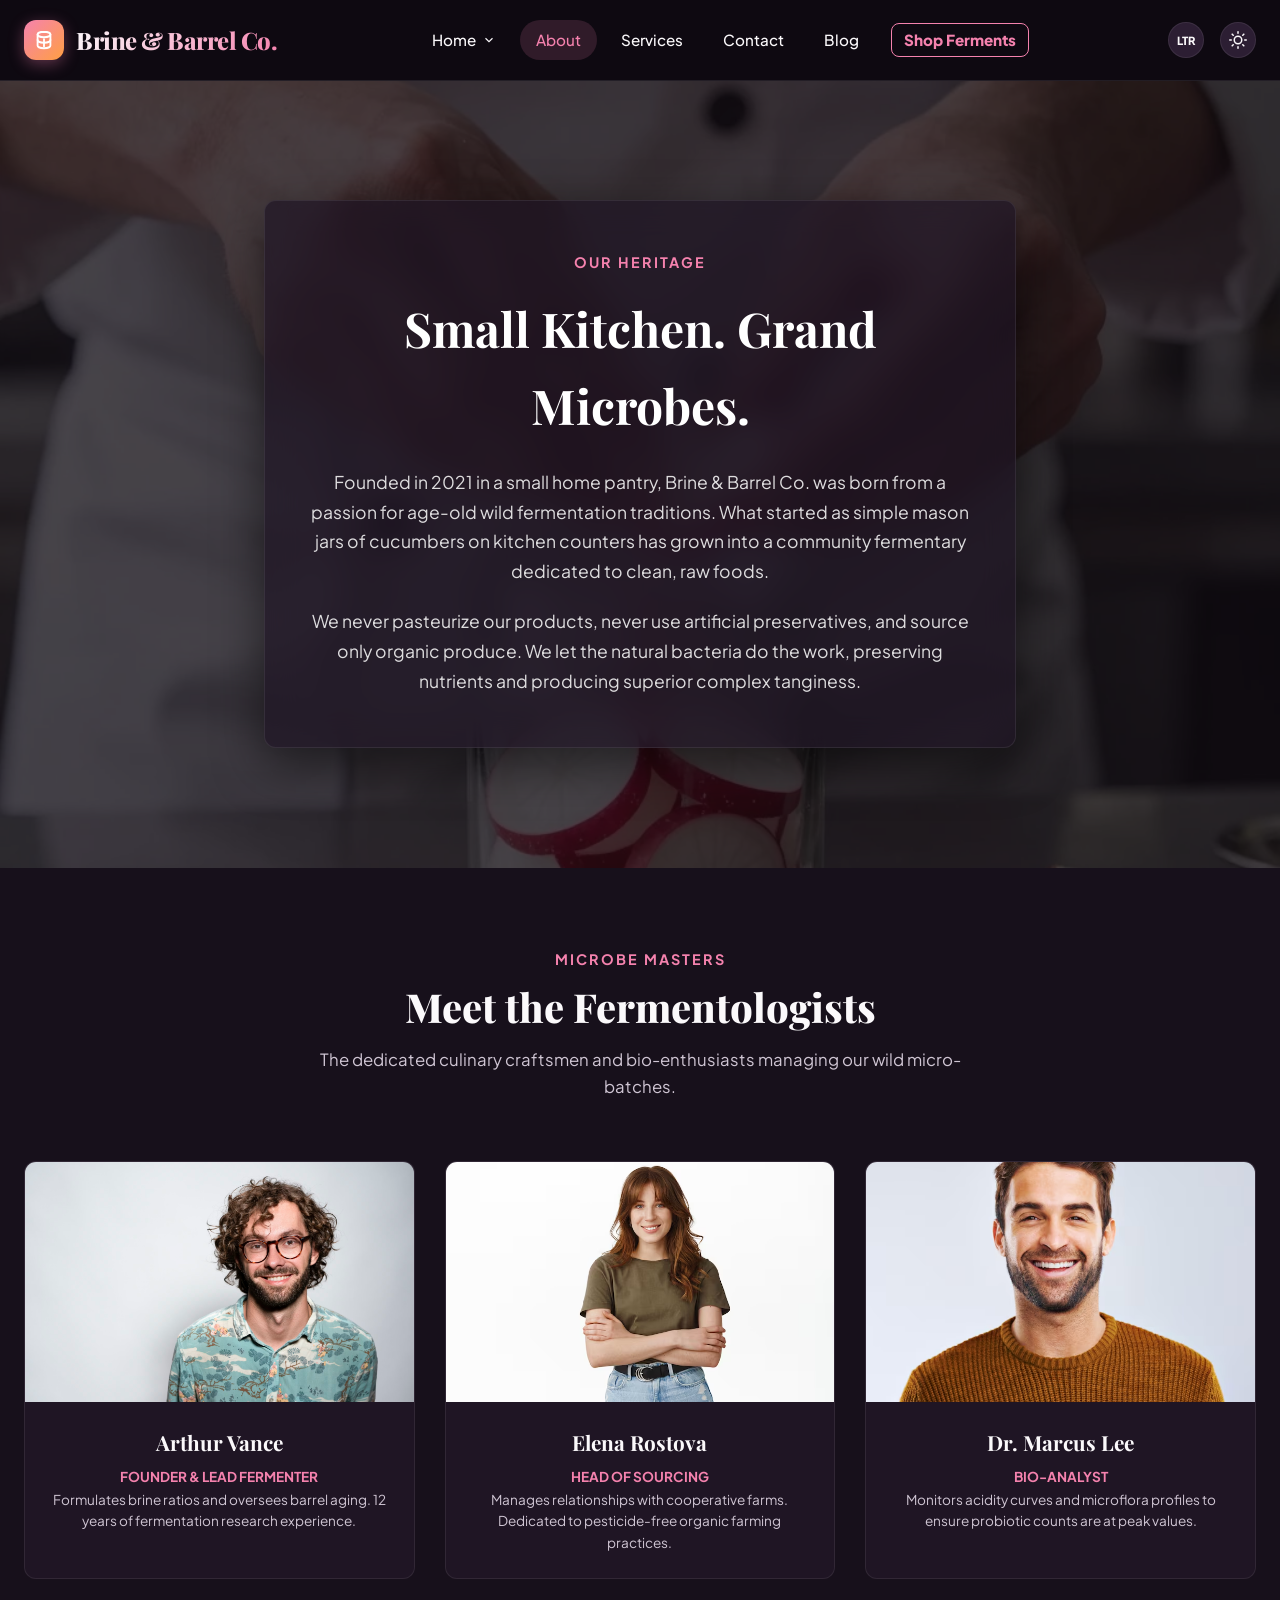
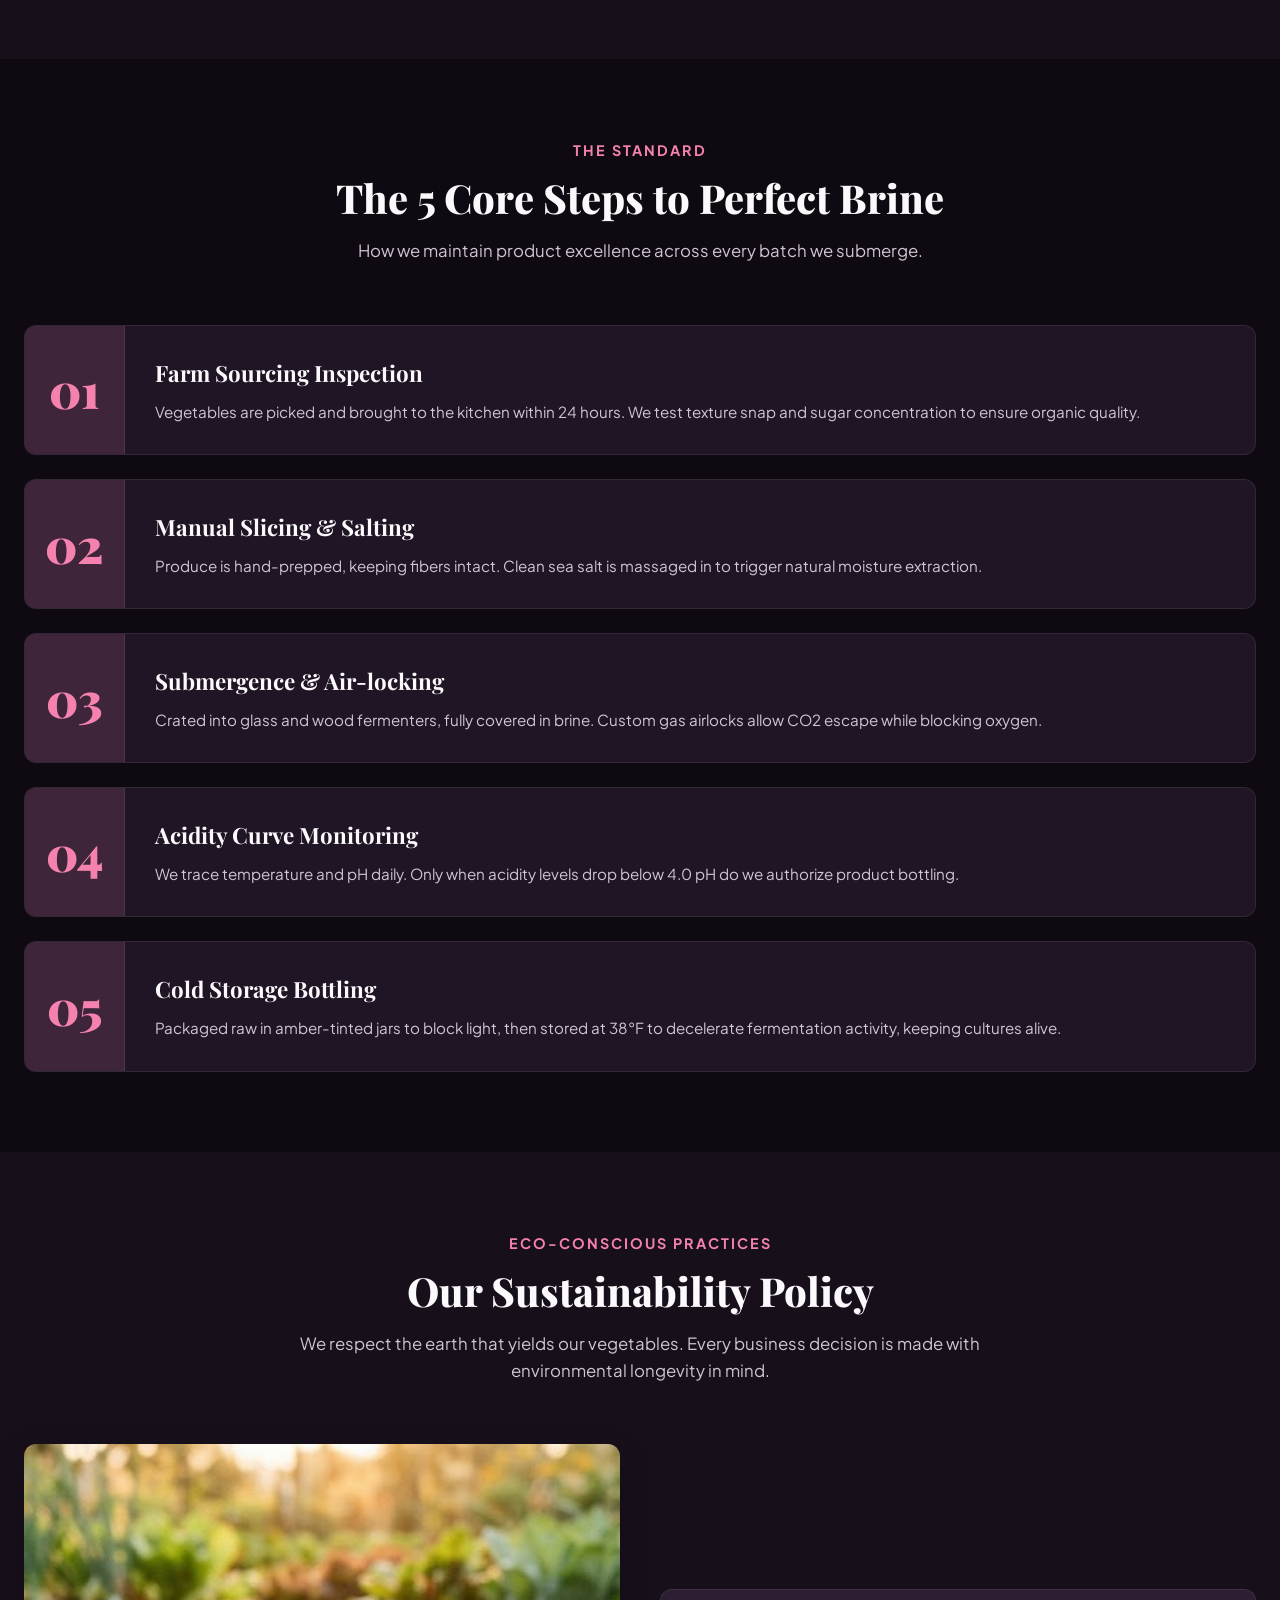
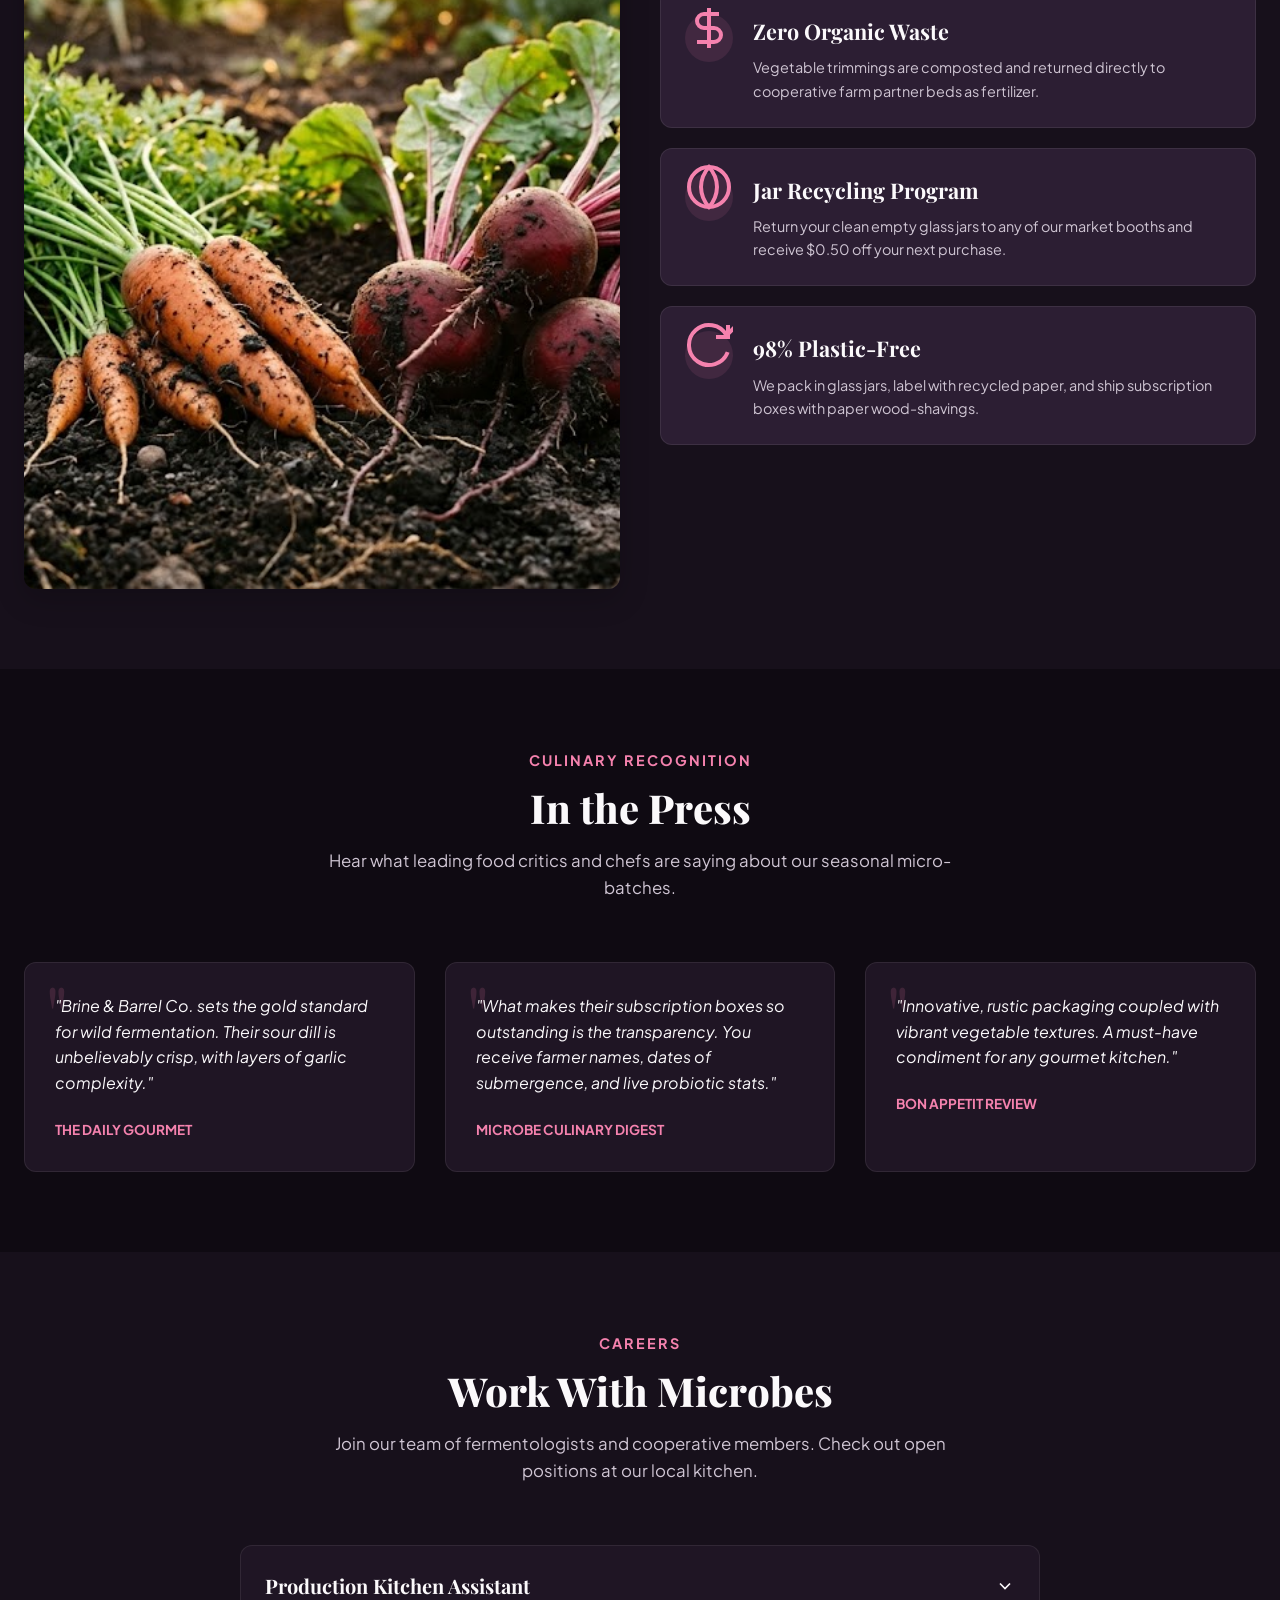
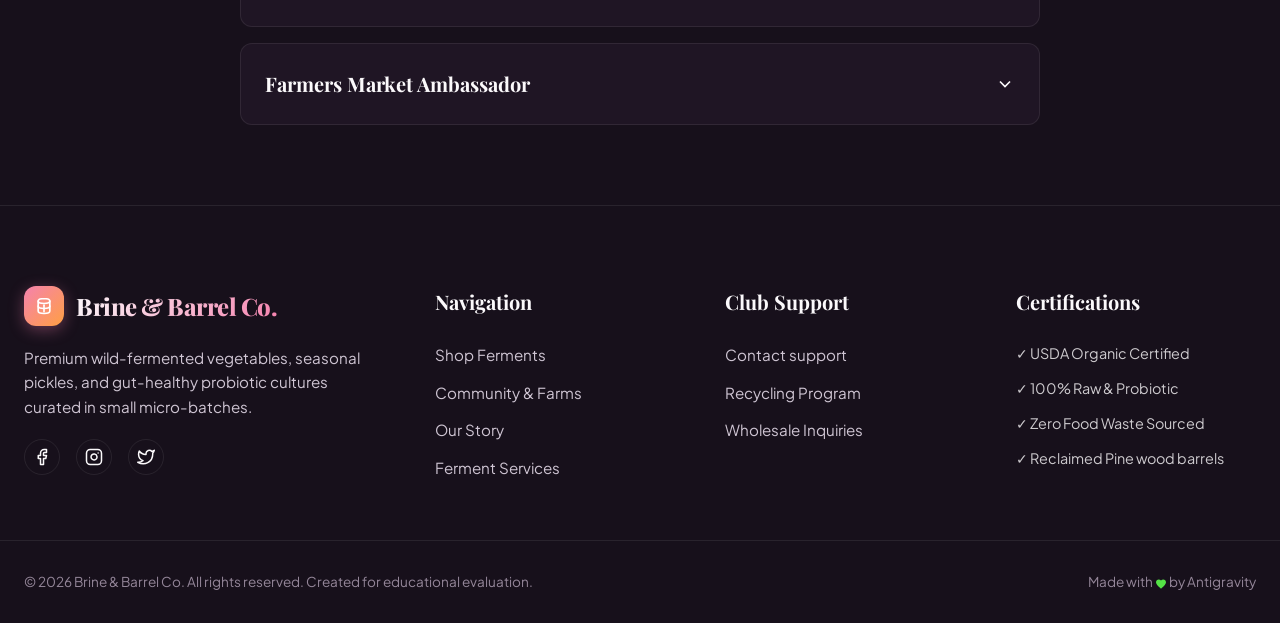
==== about.html @ 08799c58 "Split SPA into multi-page architecture, implement creative reuse of images, add new generated photos" ====
<!DOCTYPE html>
<html lang="en">

<head>
  <meta charset="UTF-8">
  <meta name="viewport" content="width=device-width, initial-scale=1.0">
  <title>Brine & Barrel Co. | Artisanal Ferments & Pickles</title>
  <meta name="description"
    content="Premium wild-fermented vegetables, seasonal pickles, monthly subscription boxes, and custom gift crates crafted with local organic ingredients.">
  <link rel="stylesheet" href="css/style.css">
  <link rel="icon" type="image/svg+xml"
    href="data:image/svg+xml,<svg xmlns='http://www.w3.org/2000/svg' viewBox='0 0 100 100'><rect width='100' height='100' rx='20' fill='%232c1a32'/><circle cx='50' cy='50' r='35' fill='%234caf50' opacity='0.15'/><path d='M38 22h24v8H38z' fill='%23d4af37'/><path d='M30 30h40v42a10 10 0 0 1-10 10H40a10 10 0 0 1-10-10V30z' fill='none' stroke='%234caf50' stroke-width='6'/><path d='M44 42v22M56 42v22' stroke='%234caf50' stroke-width='6' stroke-linecap='round'/></svg>">
</head>

<body>

  <!-- --- HEADER & NAVIGATION --- -->
  <header>
    <div class="container nav-container">
      <a href="index.html" class="logo">
        <div class="logo-icon">
          <svg width="22" height="22" viewBox="0 0 24 24" fill="none" stroke="currentColor" stroke-width="2"
            stroke-linecap="round" stroke-linejoin="round" style="display: block;">
            <path d="M12 3c-3.87 0-7 1.34-7 3s3.13 3 7 3 7-1.34 7-3-3.13-3-7-3z"></path>
            <path d="M5 6v12c0 1.66 3.13 3 7 3s7-1.34 7-3V6"></path>
            <path d="M5 12c0 1.66 3.13 3 7 3s7-1.34 7-3"></path>
            <path d="M12 11v8"></path>
          </svg>
        </div>
        <span>Brine & Barrel Co.</span>
      </a>

      <nav>
        <ul class="nav-menu">
          <li class="nav-item">
            <a href="index.html" class="nav-link">
              Home
              <svg viewBox="0 0 24 24" fill="none" stroke="currentColor" stroke-width="2">
                <polyline points="6 9 12 15 18 9"></polyline>
              </svg>
            </a>
            <div class="dropdown-menu">
              <a href="index.html" class="dropdown-item">Home 1</a>
              <a href="home2.html" class="dropdown-item">Home 2</a>
            </div>
          </li>
          <li class="nav-item active">
            <a href="about.html" class="nav-link">About</a>
          </li>
          <li class="nav-item">
            <a href="services.html" class="nav-link">Services</a>
          </li>
          <li class="nav-item">
            <a href="contact.html" class="nav-link">Contact</a>
          </li>
          <li class="nav-item">
            <a href="blog.html" class="nav-link">Blog</a>
          </li>
          
          <li class="nav-item">
            <a href="shop.html" class="nav-link" style="color: var(--primary); font-weight: 800; border: 1px solid var(--primary); border-radius: 8px; padding: 4px 12px; margin-left: 8px;">Shop Ferments</a>
          </li>


          <!-- Mobile-only controls block inside nav-menu -->
          <li class="mobile-only-controls-li">
            <div class="mobile-only-controls">
              <div
                style="display: flex; gap: 12px; margin-top: 15px; padding-top: 15px; border-top: 1px solid var(--border-color); width: 100%;">
                <!-- LTR/RTL Toggle -->
                <button class="dir-toggle-btn mobile-dir-toggle" aria-label="Toggle Layout Direction"
                  style="flex: 1; height: 44px; border-radius: 8px;">
                  <span class="dir-text">LTR</span>
                </button>

                <!-- Dark/Light theme toggle -->
                <button class="theme-toggle-btn mobile-theme-toggle" aria-label="Toggle Theme"
                  style="flex: 1; height: 44px; border-radius: 8px; justify-content: center;">
                  <!-- Sun icon -->
                  <svg class="sun-icon" viewBox="0 0 24 24" fill="none" stroke="currentColor" stroke-width="2"
                    stroke-linecap="round" stroke-linejoin="round" style="width: 20px; height: 20px;">
                    <circle cx="12" cy="12" r="5"></circle>
                    <line x1="12" y1="1" x2="12" y2="3"></line>
                    <line x1="12" y1="21" x2="12" y2="23"></line>
                    <line x1="4.22" y1="4.22" x2="5.64" y2="5.64"></line>
                    <line x1="18.36" y1="18.36" x2="19.78" y2="19.78"></line>
                    <line x1="1" y1="12" x2="3" y2="12"></line>
                    <line x1="21" y1="12" x2="23" y2="12"></line>
                    <line x1="4.22" y1="19.78" x2="5.64" y2="18.36"></line>
                    <line x1="18.36" y1="5.64" x2="19.78" y2="4.22"></line>
                  </svg>
                  <!-- Moon icon -->
                  <svg class="moon-icon" viewBox="0 0 24 24" fill="none" stroke="currentColor" stroke-width="2"
                    stroke-linecap="round" stroke-linejoin="round" style="width: 20px; height: 20px;">
                    <path d="M21 12.79A9 9 0 1 1 11.21 3 7 7 0 0 0 21 12.79z"></path>
                  </svg>
                </button>
              </div>

            </div>
          </li>
        </ul>
      </nav>

      <div class="nav-controls">
        <!-- LTR/RTL Toggle -->
        <button class="dir-toggle-btn" id="dir-toggle" aria-label="Toggle Layout Direction">
          <span class="dir-text">LTR</span>
        </button>

        <!-- Dark/Light theme toggle -->
        <button class="theme-toggle-btn" id="theme-toggle" aria-label="Toggle Theme">
          <!-- Sun icon -->
          <svg class="sun-icon" viewBox="0 0 24 24" fill="none" stroke="currentColor" stroke-width="2"
            stroke-linecap="round" stroke-linejoin="round">
            <circle cx="12" cy="12" r="5"></circle>
            <line x1="12" y1="1" x2="12" y2="3"></line>
            <line x1="12" y1="21" x2="12" y2="23"></line>
            <line x1="4.22" y1="4.22" x2="5.64" y2="5.64"></line>
            <line x1="18.36" y1="18.36" x2="19.78" y2="19.78"></line>
            <line x1="1" y1="12" x2="3" y2="12"></line>
            <line x1="21" y1="12" x2="23" y2="12"></line>
            <line x1="4.22" y1="19.78" x2="5.64" y2="18.36"></line>
            <line x1="18.36" y1="5.64" x2="19.78" y2="4.22"></line>
          </svg>
          <!-- Moon icon -->
          <svg class="moon-icon" viewBox="0 0 24 24" fill="none" stroke="currentColor" stroke-width="2"
            stroke-linecap="round" stroke-linejoin="round">
            <path d="M21 12.79A9 9 0 1 1 11.21 3 7 7 0 0 0 21 12.79z"></path>
          </svg>
        </button>



        <!-- Mobile Hamburger Menu Button -->
        <button class="hamburger-btn" id="hamburger-toggle" aria-label="Toggle Navigation Menu">
          <svg width="24" height="24" viewBox="0 0 24 24" fill="none" stroke="currentColor" stroke-width="2"
            stroke-linecap="round" stroke-linejoin="round" style="display: block;">
            <line x1="3" y1="12" x2="21" y2="12" class="line-mid"></line>
            <line x1="3" y1="6" x2="21" y2="6" class="line-top"></line>
            <line x1="3" y1="18" x2="21" y2="18" class="line-bot"></line>
          </svg>
        </button>
      </div>
    </div>
  </header>

  <!-- --- MAIN CONTENT VIEWS --- -->
  <main>
<div id="about-view" class="view-section active">

      <!-- Section 1: Heritage Hero -->
      <section id="abs1" class="about-hero-sec"
        style="background-image: url('Z12.webp'); background-size: cover; background-position: center; position: relative; padding: 120px 0;">
        <div class="about-hero-overlay"
          style="position: absolute; top:0; left:0; width:100%; height:100%; background: rgba(15, 10, 18, 0.75); z-index: 1;">
        </div>
        <div class="container"
          style="position: relative; z-index: 2; max-width: 800px; text-align: center; margin: 0 auto;">
          <div class="about-hero-content"
            style="background: rgba(31, 21, 36, 0.7); backdrop-filter: blur(16px); border: 1px solid rgba(255,255,255,0.08); padding: 50px 40px; border-radius: var(--border-radius); box-shadow: var(--shadow-lg);">
            <span class="section-subtitle"
              style="color: var(--primary); font-weight: 700; text-transform: uppercase; letter-spacing: 2px; margin-bottom: 16px; display: block;">Our
              Heritage</span>
            <h2 style="font-family: var(--font-heading); font-size: 3rem; margin-bottom: 24px; color: #fff;">Small
              Kitchen. Grand Microbes.</h2>
            <p style="color: rgba(255, 255, 255, 0.85); font-size: 1.1rem; line-height: 1.7; margin-bottom: 20px;">
              Founded in 2021 in a small home pantry, Brine & Barrel Co. was born from a passion for age-old wild
              fermentation traditions. What started as simple mason jars of cucumbers on kitchen counters has grown into
              a community fermentary dedicated to clean, raw foods.</p>
            <p style="color: rgba(255, 255, 255, 0.85); font-size: 1.1rem; line-height: 1.7; margin-bottom: 0;">We never
              pasteurize our products, never use artificial preservatives, and source only organic produce. We let the
              natural bacteria do the work, preserving nutrients and producing superior complex tanginess.</p>
          </div>
        </div>
      </section>

      <!-- Section 2: Meet the Team -->
      <section id="abs2">
        <div class="container">
          <div class="section-header">
            <span class="section-subtitle">Microbe Masters</span>
            <h2 class="section-title">Meet the Fermentologists</h2>
            <p class="section-desc">The dedicated culinary craftsmen and bio-enthusiasts managing our wild
              micro-batches.</p>
          </div>

          <div class="team-grid">
            <!-- Member 1 -->
            <div class="team-card">
              <div class="team-img-holder" style="height: 240px; overflow: hidden; position: relative;">
                <img src="m1.avif" alt="Arthur Vance"
                  style="width: 100%; height: 100%; object-fit: cover; display: block;">
              </div>
              <div class="team-meta">
                <h4 class="team-name">Arthur Vance</h4>
                <span class="team-role">Founder & Lead Fermenter</span>
                <p class="team-bio">Formulates brine ratios and oversees barrel aging. 12 years of fermentation research
                  experience.</p>
              </div>
            </div>

            <!-- Member 2 -->
            <div class="team-card">
              <div class="team-img-holder" style="height: 240px; overflow: hidden; position: relative;">
                <img src="f1.avif" alt="Elena Rostova"
                  style="width: 100%; height: 100%; object-fit: cover; display: block;">
              </div>
              <div class="team-meta">
                <h4 class="team-name">Elena Rostova</h4>
                <span class="team-role">Head of Sourcing</span>
                <p class="team-bio">Manages relationships with cooperative farms. Dedicated to pesticide-free organic
                  farming practices.</p>
              </div>
            </div>

            <!-- Member 3 -->
            <div class="team-card">
              <div class="team-img-holder" style="height: 240px; overflow: hidden; position: relative;">
                <img src="m2.avif" alt="Dr. Marcus Lee"
                  style="width: 100%; height: 100%; object-fit: cover; display: block;">
              </div>
              <div class="team-meta">
                <h4 class="team-name">Dr. Marcus Lee</h4>
                <span class="team-role">Bio-Analyst</span>
                <p class="team-bio">Monitors acidity curves and microflora profiles to ensure probiotic counts are at
                  peak values.</p>
              </div>
            </div>
          </div>
        </div>
      </section>

      <!-- Section 3: Our 5 Core Steps -->
      <section id="abs3">
        <div class="container">
          <div class="section-header">
            <span class="section-subtitle">The Standard</span>
            <h2 class="section-title">The 5 Core Steps to Perfect Brine</h2>
            <p class="section-desc">How we maintain product excellence across every batch we submerge.</p>
          </div>

          <div class="steps-layout">
            <div class="step-row">
              <div class="step-num">01</div>
              <div class="step-details">
                <h4>Farm Sourcing Inspection</h4>
                <p>Vegetables are picked and brought to the kitchen within 24 hours. We test texture snap and sugar
                  concentration to ensure organic quality.</p>
              </div>
            </div>

            <div class="step-row">
              <div class="step-num">02</div>
              <div class="step-details">
                <h4>Manual Slicing & Salting</h4>
                <p>Produce is hand-prepped, keeping fibers intact. Clean sea salt is massaged in to trigger natural
                  moisture extraction.</p>
              </div>
            </div>

            <div class="step-row">
              <div class="step-num">03</div>
              <div class="step-details">
                <h4>Submergence & Air-locking</h4>
                <p>Crated into glass and wood fermenters, fully covered in brine. Custom gas airlocks allow CO2 escape
                  while blocking oxygen.</p>
              </div>
            </div>

            <div class="step-row">
              <div class="step-num">04</div>
              <div class="step-details">
                <h4>Acidity Curve Monitoring</h4>
                <p>We trace temperature and pH daily. Only when acidity levels drop below 4.0 pH do we authorize product
                  bottling.</p>
              </div>
            </div>

            <div class="step-row">
              <div class="step-num">05</div>
              <div class="step-details">
                <h4>Cold Storage Bottling</h4>
                <p>Packaged raw in amber-tinted jars to block light, then stored at 38°F to decelerate fermentation
                  activity, keeping cultures alive.</p>
              </div>
            </div>
          </div>
        </div>
      </section>

      <!-- Section 4: Sustainability Standards -->
      <section id="abs4">
        <div class="container">
          <div class="section-header">
            <span class="section-subtitle">Eco-conscious practices</span>
            <h2 class="section-title">Our Sustainability Policy</h2>
            <p class="section-desc">We respect the earth that yields our vegetables. Every business decision is made
              with environmental longevity in mind.</p>
          </div>

          <div style="display: grid; grid-template-columns: repeat(auto-fit, minmax(300px, 1fr)); gap: 40px; align-items: center; margin-top: 40px;">
            <div style="border-radius: var(--border-radius); overflow: hidden; box-shadow: 0 10px 30px rgba(0,0,0,0.2);">
              <img src="new_about_sustain.jpeg" alt="Sustainability Practices" style="width: 100%; display: block; aspect-ratio: 4/5; object-fit: cover;">
            </div>
            
            <div style="display: flex; flex-direction: column; gap: 20px;">
              <div class="sustain-card" style="text-align: left; display: flex; gap: 20px; align-items: flex-start; padding: 24px; background: var(--surface-secondary);">
                <div style="width: 48px; height: 48px; border-radius: 50%; background: rgba(var(--primary-rgb), 0.1); color: var(--primary); display: flex; align-items: center; justify-content: center; flex-shrink: 0;"><svg width="24" height="24" viewBox="0 0 24 24" fill="none" stroke="currentColor" stroke-width="2"><path d="M12 2v20M17 5H9.5a3.5 3.5 0 0 0 0 7h5a3.5 3.5 0 0 1 0 7H6"></path></svg></div>
                <div>
                  <h4 style="margin-bottom: 8px;">Zero Organic Waste</h4>
                  <p style="margin: 0;">Vegetable trimmings are composted and returned directly to cooperative farm partner beds as fertilizer.</p>
                </div>
              </div>

              <div class="sustain-card" style="text-align: left; display: flex; gap: 20px; align-items: flex-start; padding: 24px; background: var(--surface-secondary);">
                <div style="width: 48px; height: 48px; border-radius: 50%; background: rgba(var(--primary-rgb), 0.1); color: var(--primary); display: flex; align-items: center; justify-content: center; flex-shrink: 0;"><svg width="24" height="24" viewBox="0 0 24 24" fill="none" stroke="currentColor" stroke-width="2"><circle cx="12" cy="12" r="10"></circle><path d="M12 2a15.3 15.3 0 0 1 4 10 15.3 15.3 0 0 1-4 10 15.3 15.3 0 0 1-4-10 15.3 15.3 0 0 1 4-10z"></path></svg></div>
                <div>
                  <h4 style="margin-bottom: 8px;">Jar Recycling Program</h4>
                  <p style="margin: 0;">Return your clean empty glass jars to any of our market booths and receive $0.50 off your next purchase.</p>
                </div>
              </div>

              <div class="sustain-card" style="text-align: left; display: flex; gap: 20px; align-items: flex-start; padding: 24px; background: var(--surface-secondary);">
                <div style="width: 48px; height: 48px; border-radius: 50%; background: rgba(var(--primary-rgb), 0.1); color: var(--primary); display: flex; align-items: center; justify-content: center; flex-shrink: 0;"><svg width="24" height="24" viewBox="0 0 24 24" fill="none" stroke="currentColor" stroke-width="2"><path d="M21.5 2v6h-6M21.34 15.57a10 10 0 1 1-.57-8.38l5.67-5.67"></path></svg></div>
                <div>
                  <h4 style="margin-bottom: 8px;">98% Plastic-Free</h4>
                  <p style="margin: 0;">We pack in glass jars, label with recycled paper, and ship subscription boxes with paper wood-shavings.</p>
                </div>
              </div>
            </div>
          </div>
        </div>
      </section>

      <!-- Section 5: Press Mentions -->
      <section id="abs5">
        <div class="container">
          <div class="section-header">
            <span class="section-subtitle">Culinary recognition</span>
            <h2 class="section-title">In the Press</h2>
            <p class="section-desc">Hear what leading food critics and chefs are saying about our seasonal
              micro-batches.</p>
          </div>

          <div class="press-grid">
            <div class="press-quote-card">
              <p class="press-quote">"Brine & Barrel Co. sets the gold standard for wild fermentation. Their sour dill
                is unbelievably crisp, with layers of garlic complexity."</p>
              <span class="press-source">The Daily Gourmet</span>
            </div>

            <div class="press-quote-card">
              <p class="press-quote">"What makes their subscription boxes so outstanding is the transparency. You
                receive farmer names, dates of submergence, and live probiotic stats."</p>
              <span class="press-source">Microbe Culinary Digest</span>
            </div>

            <div class="press-quote-card">
              <p class="press-quote">"Innovative, rustic packaging coupled with vibrant vegetable textures. A must-have
                condiment for any gourmet kitchen."</p>
              <span class="press-source">Bon Appetit Review</span>
            </div>
          </div>
        </div>
      </section>

      <!-- Section 6: Join Our Team -->
      <section id="abs6">
        <div class="container">
          <div class="section-header">
            <span class="section-subtitle">Careers</span>
            <h2 class="section-title">Work With Microbes</h2>
            <p class="section-desc">Join our team of fermentologists and cooperative members. Check out open positions
              at our local kitchen.</p>
          </div>

          <div class="careers-list">
            <div class="career-item">
              <div class="career-header">
                <h4>Production Kitchen Assistant</h4>
                <svg viewBox="0 0 24 24" fill="none" stroke="currentColor" stroke-width="2">
                  <polyline points="6 9 12 15 18 9"></polyline>
                </svg>
              </div>
              <div class="career-body">
                <p style="margin-bottom: 12px;">We are looking for a detailed assistant to help with vegetable prep,
                  slicing, sanitizing, and bottling lines. Knowledge of kitchen safety and food handling required.</p>
                <span style="font-weight: 700; color: var(--primary); font-size: 0.85rem;">Part-Time / $18-$20 per
                  Hour</span>
              </div>
            </div>

            <div class="career-item">
              <div class="career-header">
                <h4>Farmers Market Ambassador</h4>
                <svg viewBox="0 0 24 24" fill="none" stroke="currentColor" stroke-width="2">
                  <polyline points="6 9 12 15 18 9"></polyline>
                </svg>
              </div>
              <div class="career-body">
                <p style="margin-bottom: 12px;">Represent Brine & Barrel Co. at local market stalls. Responsibilities
                  include customer tastings, order transactions, and packaging jar returns. Strong social skills and
                  transportation required.</p>
                <span style="font-weight: 700; color: var(--primary); font-size: 0.85rem;">Weekend Shift / Commission +
                  Base hourly</span>
              </div>
            </div>
          </div>
        </div>
      </section>

    </div>

    <!-- ==================== SERVICES VIEW ==================== -->
</main>

  <!-- --- TOAST CONTAINER (For alert overlays) --- -->
  <div class="toast-container" id="toast-container"></div>



  <!-- --- FOOTER --- -->
  <footer>
    <div class="container footer-grid">
      <div class="footer-col">
        <div class="logo" style="margin-bottom: 20px;">
          <div class="logo-icon">
            <svg width="20" height="20" viewBox="0 0 24 24" fill="none" stroke="currentColor" stroke-width="2"
              stroke-linecap="round" stroke-linejoin="round" style="display: block;">
              <path d="M12 3c-3.87 0-7 1.34-7 3s3.13 3 7 3 7-1.34 7-3-3.13-3-7-3z"></path>
              <path d="M5 6v12c0 1.66 3.13 3 7 3s7-1.34 7-3V6"></path>
              <path d="M5 12c0 1.66 3.13 3 7 3s7-1.34 7-3"></path>
              <path d="M12 11v8"></path>
            </svg>
          </div>
          <span>Brine & Barrel Co.</span>
        </div>
        <p>Premium wild-fermented vegetables, seasonal pickles, and gut-healthy probiotic cultures curated in small
          micro-batches.</p>
        <div class="social-links">
          <a href="#" class="social-link" aria-label="Facebook">
            <svg width="18" height="18" viewBox="0 0 24 24" fill="none" stroke="currentColor" stroke-width="2"
              stroke-linecap="round" stroke-linejoin="round" style="display: block;">
              <path d="M18 2h-3a5 5 0 0 0-5 5v3H7v4h3v8h4v-8h3l1-4h-4V7a1 1 0 0 1 1-1h3z"></path>
            </svg>
          </a>
          <a href="#" class="social-link" aria-label="Instagram">
            <svg width="18" height="18" viewBox="0 0 24 24" fill="none" stroke="currentColor" stroke-width="2"
              stroke-linecap="round" stroke-linejoin="round" style="display: block;">
              <rect x="2" y="2" width="20" height="20" rx="5" ry="5"></rect>
              <path d="M16 11.37A4 4 0 1 1 12.63 8 4 4 0 0 1 16 11.37z"></path>
              <line x1="17.5" y1="6.5" x2="17.51" y2="6.5"></line>
            </svg>
          </a>
          <a href="#" class="social-link" aria-label="Twitter">
            <svg width="18" height="18" viewBox="0 0 24 24" fill="none" stroke="currentColor" stroke-width="2"
              stroke-linecap="round" stroke-linejoin="round" style="display: block;">
              <path
                d="M23 3a10.9 10.9 0 0 1-3.14 1.53 4.48 4.48 0 0 0-7.86 3v1A10.66 10.66 0 0 1 3 4s-4 9 5 13a11.64 11.64 0 0 1-7 2c9 5 20 0 20-11.5a4.5 4.5 0 0 0-.08-.83A7.72 7.72 0 0 0 23 3z">
              </path>
            </svg>
          </a>
        </div>
      </div>

      <div class="footer-col">
        <h4>Navigation</h4>
        <ul class="footer-links">
          <li><a href="index.html">Shop Ferments</a></li>
          <li><a href="home2.html">Community & Farms</a></li>
          <li><a href="about.html">Our Story</a></li>
          <li><a href="services.html">Ferment Services</a></li>
        </ul>
      </div>

      <div class="footer-col">
        <h4>Club Support</h4>
        <ul class="footer-links">
          <li><a href="contact.html">Contact support</a></li>
          <li><a href="contact.html">Recycling Program</a></li>
          <li><a href="contact.html">Wholesale Inquiries</a></li>
        </ul>
      </div>

      <div class="footer-col">
        <h4>Certifications</h4>
        <ul class="footer-links" style="opacity: 0.8; font-size: 0.9rem;">
          <li>✓ USDA Organic Certified</li>
          <li>✓ 100% Raw & Probiotic</li>
          <li>✓ Zero Food Waste Sourced</li>
          <li>✓ Reclaimed Pine wood barrels</li>
        </ul>
      </div>
    </div>

    <div class="container footer-bottom">
      <span>&copy; 2026 Brine & Barrel Co. All rights reserved. Created for educational evaluation.</span>
      <span>Made with <svg width="12" height="12" viewBox="0 0 24 24" fill="currentColor" stroke="none"
          style="display: inline-block; vertical-align: middle; color: var(--success);">
          <path
            d="M12 21.35l-1.45-1.32C5.4 15.36 2 12.28 2 8.5 2 5.42 4.42 3 7.5 3c1.74 0 3.41.81 4.5 2.09C13.09 3.81 14.76 3 16.5 3 19.58 3 22 5.42 22 8.5c0 3.78-3.4 6.86-8.55 11.54L12 21.35z">
          </path>
        </svg> by Antigravity</span>
    </div>
  </footer>

  <script src="js/script.js"></script>
</body>

</html>
---- css/style.css ----
@import url('https://fonts.googleapis.com/css2?family=Playfair+Display:ital,wght@0,400..900;1,400..900&family=Plus+Jakarta+Sans:ital,wght@0,200..800;1,200..800&display=swap');

/* --- DESIGN SYSTEM & CSS VARIABLES --- */
:root {
  --font-heading: 'Playfair Display', Georgia, serif;
  --font-body: 'Plus Jakarta Sans', 'Inter', sans-serif;
  
  /* Dark Theme Palette (Default for wow factor - Plum & Apricot) */
  --bg-primary: #0f0a12;
  --bg-secondary: #17101b;
  --surface-primary: #1f1524;
  --surface-secondary: #2c1e33;
  --surface-tertiary: #3a2842;
  --border-color: rgba(255, 255, 255, 0.08);
  --border-hover: rgba(255, 255, 255, 0.15);
  
  --primary: #f582ae;
  --primary-hover: #f15c92;
  --primary-rgb: 245, 130, 174;
  --primary-light: rgba(245, 130, 174, 0.15);
  
  --secondary: #ff9f43;
  --secondary-hover: #ff7f24;
  --secondary-rgb: 255, 159, 67;
  --secondary-light: rgba(255, 159, 67, 0.15);
  --header-bg: rgba(15, 10, 18, 0.85);

  --danger: #ff5252;
  --success: #54e346;
  --warning: #ffb74d;
  
  --text-primary: #fbf9fb;
  --text-secondary: #cfc5d3;
  --text-muted: #948699;
  
  --shadow-sm: 0 4px 12px rgba(0, 0, 0, 0.3);
  --shadow-md: 0 8px 24px rgba(0, 0, 0, 0.4);
  --shadow-lg: 0 16px 48px rgba(0, 0, 0, 0.5);
  
  --card-blur: blur(12px);
  --header-blur: blur(24px);
  --transition: all 0.3s cubic-bezier(0.4, 0, 0.2, 1);
  --border-radius: 12px;
}

body.light-theme {
  /* Light Theme Palette - Rich Plum & Deep Orange */
  --bg-primary: #fbf9fb;
  --bg-secondary: #f4ecf5;
  --surface-primary: #ffffff;
  --surface-secondary: #e8dbe9;
  --surface-tertiary: #dbcae0;
  --border-color: rgba(0, 0, 0, 0.08);
  --border-hover: rgba(0, 0, 0, 0.15);
  
  --primary: #9b224e;
  --primary-hover: #7b1238;
  --primary-rgb: 155, 34, 78;
  --primary-light: rgba(155, 34, 78, 0.1);
  
  --secondary: #d35400;
  --secondary-hover: #a04000;
  --secondary-rgb: 211, 84, 0;
  --secondary-light: rgba(211, 84, 0, 0.1);
  --header-bg: rgba(251, 249, 251, 0.85);

  --danger: #c0392b;
  --success: #27ae60;
  --warning: #e67e22;
  
  --text-primary: #27142b;
  --text-secondary: #66506a;
  --text-muted: #937d97;
  
  --shadow-sm: 0 4px 12px rgba(0, 0, 0, 0.05);
  --shadow-md: 0 8px 24px rgba(0, 0, 0, 0.08);
  --shadow-lg: 0 16px 48px rgba(0, 0, 0, 0.12);
  
  --border-radius: 12px;
}

/* --- RESET & LAYOUT BASE --- */
* {
  margin: 0;
  padding: 0;
  box-sizing: border-box;
}

html {
  scroll-behavior: smooth;
  font-size: 16px;
  overflow-x: hidden;
}

body {
  font-family: var(--font-body);
  background-color: var(--bg-primary);
  color: var(--text-primary);
  line-height: 1.6;
  overflow-x: hidden;
  transition: background-color 0.4s ease, color 0.4s ease;
}

a {
  color: inherit;
  text-decoration: none;
  transition: var(--transition);
}

button, input, select, textarea {
  font-family: inherit;
  font-size: inherit;
  color: inherit;
  background: none;
  border: none;
  outline: none;
}

img {
  max-width: 100%;
  height: auto;
  display: block;
}

.container {
  max-width: 1280px;
  margin: 0 auto;
  padding: 0 24px;
}

/* --- HEADER / NAVIGATION --- */
header {
  position: fixed;
  top: 0;
  left: 0;
  width: 100%;
  z-index: 1000;
  background-color: var(--header-bg);
  backdrop-filter: var(--header-blur);
  -webkit-backdrop-filter: var(--header-blur);
  border-bottom: 1px solid var(--border-color);
  transition: var(--transition);
}

header.scrolled {
  box-shadow: var(--shadow-md);
  padding: 10px 0;
}

.nav-container {
  display: flex;
  align-items: center;
  justify-content: space-between;
  height: 80px;
  transition: var(--transition);
}

header.scrolled .nav-container {
  height: 64px;
}

/* Logo */
.logo {
  display: flex;
  align-items: center;
  gap: 12px;
  font-family: var(--font-heading);
  font-size: 1.5rem;
  font-weight: 800;
  color: var(--text-primary);
  text-decoration: none;
  letter-spacing: -0.02em;
  transition: var(--transition);
}

.logo:hover {
  opacity: 0.9;
}

.logo span {
  background: linear-gradient(120deg, var(--text-primary) 0%, var(--primary) 100%);
  -webkit-background-clip: text;
  -webkit-text-fill-color: transparent;
  background-clip: text;
}

.logo-icon {
  width: 40px;
  height: 40px;
  background: linear-gradient(135deg, var(--primary), var(--secondary));
  color: #fff;
  border-radius: 12px;
  display: flex;
  align-items: center;
  justify-content: center;
  font-size: 1.25rem;
  box-shadow: 0 4px 15px rgba(var(--primary-rgb), 0.35);
  transition: var(--transition);
}

.logo:hover .logo-icon {
  transform: translateY(-2px) rotate(-5deg);
  box-shadow: 0 6px 20px rgba(var(--primary-rgb), 0.5);
}

/* Nav Menu */
.nav-menu {
  display: flex;
  align-items: center;
  gap: 8px;
  list-style: none;
}

.nav-item {
  position: relative;
}

.nav-link {
  display: flex;
  align-items: center;
  gap: 6px;
  padding: 8px 16px;
  border-radius: 20px;
  font-weight: 500;
  font-size: 0.95rem;
  cursor: pointer;
}

.nav-link:hover, .nav-item.active .nav-link {
  color: var(--primary);
  background-color: var(--primary-light);
}

.nav-link svg {
  width: 14px;
  height: 14px;
  transition: transform 0.3s ease;
}

.nav-item:hover .nav-link svg {
  transform: rotate(180deg);
}

/* Dropdown Menu */
.dropdown-menu {
  position: absolute;
  top: 100%;
  left: 50%;
  transform: translateX(-50%) translateY(10px);
  width: 200px;
  background-color: var(--surface-primary);
  border: 1px solid var(--border-color);
  border-radius: var(--border-radius);
  box-shadow: var(--shadow-lg);
  padding: 8px;
  opacity: 0;
  pointer-events: none;
  transition: all 0.3s cubic-bezier(0.4, 0, 0.2, 1);
  z-index: 10;
}

.nav-item:hover .dropdown-menu {
  opacity: 1;
  pointer-events: auto;
  transform: translateX(-50%) translateY(0);
}

.dropdown-item {
  padding: 10px 16px;
  border-radius: 8px;
  font-size: 0.9rem;
  font-weight: 500;
  cursor: pointer;
  display: block;
}

.dropdown-item:hover {
  background-color: var(--surface-secondary);
  color: var(--primary);
}

/* Controls (Right Side) */
.nav-controls {
  display: flex;
  align-items: center;
  gap: 16px;
}

/* LTR/RTL Toggle */
.dir-toggle-btn {
  width: 36px;
  height: 36px;
  border-radius: 50%;
  border: 1px solid var(--border-color);
  background-color: var(--surface-secondary);
  display: flex;
  align-items: center;
  justify-content: center;
  cursor: pointer;
  color: var(--text-primary);
  font-size: 0.7rem;
  font-weight: 800;
  transition: var(--transition);
  user-select: none;
}

.dir-toggle-btn:hover {
  background-color: var(--surface-tertiary);
  border-color: var(--border-hover);
}

.dir-text {
  display: inline-block;
  text-align: center;
}

/* Theme Toggle */
.theme-toggle-btn {
  width: 36px;
  height: 36px;
  border-radius: 50%;
  border: 1px solid var(--border-color);
  background-color: var(--surface-secondary);
  display: flex;
  align-items: center;
  justify-content: center;
  cursor: pointer;
  color: var(--text-primary);
  transition: var(--transition);
}

.theme-toggle-btn:hover {
  background-color: var(--surface-tertiary);
  border-color: var(--border-hover);
}

.theme-toggle-btn svg {
  width: 18px;
  height: 18px;
}

.theme-toggle-btn .sun-icon {
  display: block;
}

.theme-toggle-btn .moon-icon {
  display: none;
}

body.light-theme .theme-toggle-btn .sun-icon {
  display: none;
}

body.light-theme .theme-toggle-btn .moon-icon {
  display: block;
}

/* Login Button */
.btn-login {
  background-color: var(--primary);
  color: white;
  padding: 8px 20px;
  border-radius: 20px;
  font-weight: 600;
  font-size: 0.9rem;
  cursor: pointer;
  transition: var(--transition);
  display: flex;
  align-items: center;
  gap: 8px;
}

.btn-login:hover {
  background-color: var(--primary-hover);
  box-shadow: 0 4px 12px rgba(var(--primary-rgb), 0.3);
}

.user-logged-in {
  display: flex;
  align-items: center;
  gap: 10px;
  cursor: pointer;
}

.user-avatar {
  width: 36px;
  height: 36px;
  border-radius: 50%;
  background-color: var(--secondary);
  color: var(--bg-primary);
  display: flex;
  align-items: center;
  justify-content: center;
  font-weight: 700;
  font-size: 0.95rem;
  border: 2px solid var(--primary);
}

.user-name {
  font-weight: 600;
  font-size: 0.9rem;
}

/* --- MAIN VIEWS CONTAINER --- */
main {
  margin-top: 80px;
  min-height: calc(100vh - 80px);
}

.view-section {
  display: none;
  opacity: 0;
  transition: opacity 0.5s ease;
}

.view-section.active {
  display: block;
  opacity: 1;
}

/* --- COMMON SECTION STYLING --- */
section {
  padding: 80px 0;
  position: relative;
  overflow: hidden;
}

section:nth-child(even) {
  background-color: var(--bg-secondary);
}

.section-header {
  text-align: center;
  max-width: 680px;
  margin: 0 auto 60px auto;
}

.section-subtitle {
  color: var(--primary);
  font-weight: 700;
  font-size: 0.9rem;
  text-transform: uppercase;
  letter-spacing: 2px;
  margin-bottom: 12px;
  display: block;
}

.section-title {
  font-family: var(--font-heading);
  font-size: 2.5rem;
  font-weight: 800;
  color: var(--text-primary);
  margin-bottom: 16px;
  line-height: 1.2;
}

.section-desc {
  color: var(--text-secondary);
  font-size: 1.05rem;
}

/* Buttons */
.btn {
  display: inline-flex;
  align-items: center;
  justify-content: center;
  gap: 10px;
  padding: 12px 28px;
  border-radius: 30px;
  font-weight: 600;
  font-size: 1rem;
  cursor: pointer;
  transition: var(--transition);
}

.btn-primary {
  background-color: var(--primary);
  color: white;
}

.btn-primary:hover {
  background-color: var(--primary-hover);
  box-shadow: 0 6px 20px rgba(var(--primary-rgb), 0.3);
  transform: translateY(-2px);
}

.btn-secondary {
  background-color: var(--surface-tertiary);
  color: var(--text-primary);
  border: 1px solid var(--border-color);
}

.btn-secondary:hover {
  background-color: var(--surface-secondary);
  border-color: var(--border-hover);
  transform: translateY(-2px);
}

.btn-accent {
  background-color: var(--secondary);
  color: #1a1200;
}

.btn-accent:hover {
  background-color: var(--secondary-hover);
  box-shadow: 0 6px 20px rgba(var(--secondary-rgb), 0.3);
  transform: translateY(-2px);
}

.btn-sm {
  padding: 8px 16px;
  font-size: 0.85rem;
}

/* --- HOME 1 VIEW --- */

/* 1. Hero Section */
.hero-1 {
  padding: 120px 0;
  background-size: cover;
  background-position: center;
  background-repeat: no-repeat;
  position: relative;
}

.hero-1::before {
  content: '';
  position: absolute;
  top: 0;
  left: 0;
  width: 100%;
  height: 100%;
  background: linear-gradient(to right, rgba(10, 15, 13, 0.95), rgba(10, 15, 13, 0.7), transparent);
}

body.light-theme .hero-1::before {
  background: linear-gradient(to right, rgba(252, 251, 247, 0.95), rgba(252, 251, 247, 0.7), transparent);
}

.hero-content {
  position: relative;
  z-index: 2;
  max-width: 600px;
}

.hero-title {
  font-family: var(--font-heading);
  font-size: 3.8rem;
  font-weight: 900;
  line-height: 1.1;
  margin-bottom: 24px;
}

.hero-desc {
  font-size: 1.2rem;
  color: var(--text-secondary);
  margin-bottom: 36px;
}

.hero-buttons {
  display: flex;
  gap: 16px;
  flex-wrap: wrap;
}

/* 2. Pickle Varieties Showcase */
.varieties-grid {
  display: grid;
  grid-template-columns: repeat(auto-fit, minmax(280px, 1fr));
  gap: 30px;
}

.product-card {
  background-color: var(--surface-primary);
  border: 1px solid var(--border-color);
  border-radius: var(--border-radius);
  overflow: hidden;
  box-shadow: var(--shadow-sm);
  transition: var(--transition);
  display: flex;
  flex-direction: column;
}

.product-card:hover {
  transform: translateY(-8px);
  border-color: var(--border-hover);
  box-shadow: var(--shadow-md);
}

.product-img-container {
  height: 220px;
  background: linear-gradient(135deg, var(--surface-secondary), var(--surface-tertiary));
  position: relative;
  overflow: hidden;
  display: flex;
  align-items: center;
  justify-content: center;
}

.product-tag {
  position: absolute;
  top: 16px;
  left: 16px;
  background-color: var(--secondary);
  color: #1a1200;
  padding: 4px 10px;
  border-radius: 20px;
  font-size: 0.75rem;
  font-weight: 700;
  text-transform: uppercase;
}

.product-emoji {
  font-size: 5rem;
  transition: transform 0.5s ease;
}

.product-card:hover .product-emoji {
  transform: scale(1.15) rotate(5deg);
}

.product-body {
  padding: 24px;
  flex-grow: 1;
  display: flex;
  flex-direction: column;
}

.product-title {
  font-family: var(--font-heading);
  font-size: 1.4rem;
  font-weight: 700;
  margin-bottom: 10px;
}

.product-desc {
  color: var(--text-secondary);
  font-size: 0.9rem;
  margin-bottom: 20px;
  flex-grow: 1;
}

.taste-profile {
  display: flex;
  flex-direction: column;
  gap: 8px;
  margin-bottom: 24px;
  padding-top: 16px;
  border-top: 1px solid var(--border-color);
}

.taste-metric {
  display: flex;
  justify-content: space-between;
  align-items: center;
  font-size: 0.8rem;
}

.metric-bar-container {
  width: 120px;
  height: 6px;
  background-color: var(--surface-secondary);
  border-radius: 3px;
  overflow: hidden;
}

.metric-bar {
  height: 100%;
  background-color: var(--primary);
  border-radius: 3px;
}

.metric-bar.spice {
  background-color: var(--danger);
}

.metric-bar.sweet {
  background-color: var(--secondary);
}

.product-footer {
  display: flex;
  justify-content: space-between;
  align-items: center;
}

.product-price {
  font-size: 1.25rem;
  font-weight: 700;
}

/* 3. Gift Crate Builder Section */
.crate-section-layout {
  display: grid;
  grid-template-columns: 1fr 1.2fr;
  gap: 50px;
  align-items: center;
}

.crate-preview-box {
  position: relative;
  border-radius: var(--border-radius);
  overflow: hidden;
  box-shadow: var(--shadow-lg);
  border: 1px solid var(--border-color);
}

.crate-content-info h3 {
  font-family: var(--font-heading);
  font-size: 2rem;
  margin-bottom: 16px;
}

.crate-features {
  list-style: none;
  margin: 24px 0 36px 0;
  display: grid;
  grid-template-columns: 1fr 1fr;
  gap: 16px;
}

.crate-feature-item {
  display: flex;
  align-items: center;
  gap: 10px;
  font-size: 0.95rem;
  color: var(--text-secondary);
}

.crate-feature-item svg {
  width: 18px;
  height: 18px;
  color: var(--primary);
}

/* 4. Ferment Club Subscription */
.pricing-grid {
  display: grid;
  grid-template-columns: repeat(auto-fit, minmax(320px, 1fr));
  gap: 30px;
}

.pricing-card {
  background-color: var(--surface-primary);
  border: 1px solid var(--border-color);
  border-radius: var(--border-radius);
  padding: 40px;
  position: relative;
  overflow: hidden;
  box-shadow: var(--shadow-sm);
  transition: var(--transition);
  display: flex;
  flex-direction: column;
}

.pricing-card:hover {
  transform: translateY(-8px);
  border-color: var(--border-hover);
  box-shadow: var(--shadow-lg);
}

.pricing-card.popular {
  border-color: var(--primary);
  background-color: rgba(var(--primary-rgb), 0.02);
}

.popular-badge {
  position: absolute;
  top: 20px;
  right: -30px;
  background-color: var(--primary);
  color: white;
  padding: 6px 30px;
  font-size: 0.75rem;
  font-weight: 700;
  transform: rotate(45deg);
  text-transform: uppercase;
}

.pricing-title {
  font-family: var(--font-heading);
  font-size: 1.6rem;
  font-weight: 700;
  margin-bottom: 8px;
}

.pricing-price {
  font-size: 2.8rem;
  font-weight: 800;
  margin-bottom: 24px;
  color: var(--text-primary);
  display: flex;
  align-items: baseline;
  gap: 4px;
}

.pricing-price span {
  font-size: 1rem;
  color: var(--text-secondary);
  font-weight: 500;
}

.pricing-features {
  list-style: none;
  margin-bottom: 40px;
  flex-grow: 1;
  display: flex;
  flex-direction: column;
  gap: 16px;
}

.pricing-feature {
  display: flex;
  align-items: center;
  gap: 12px;
  color: var(--text-secondary);
  font-size: 0.95rem;
}

.pricing-feature svg {
  width: 16px;
  height: 16px;
  color: var(--primary);
  flex-shrink: 0;
}

/* 5. Farmers Market Locator */
.market-layout {
  display: grid;
  grid-template-columns: 1fr 1fr;
  gap: 50px;
}

.market-interactive {
  background-color: var(--surface-primary);
  border: 1px solid var(--border-color);
  border-radius: var(--border-radius);
  padding: 30px;
}

.market-search {
  display: flex;
  background-color: var(--surface-secondary);
  border: 1px solid var(--border-color);
  border-radius: 30px;
  padding: 8px 16px;
  margin-bottom: 24px;
}

.market-search input {
  flex-grow: 1;
  padding: 6px;
}

.market-list {
  display: flex;
  flex-direction: column;
  gap: 16px;
  max-height: 400px;
  overflow-y: auto;
}

.market-card {
  display: flex;
  gap: 16px;
  padding: 16px;
  background-color: var(--surface-secondary);
  border: 1px solid var(--border-color);
  border-radius: 8px;
  cursor: pointer;
  transition: var(--transition);
}

.market-card:hover, .market-card.active {
  border-color: var(--primary);
  background-color: var(--surface-tertiary);
}

.market-date {
  width: 60px;
  height: 60px;
  background-color: var(--primary-light);
  border-radius: 8px;
  display: flex;
  flex-direction: column;
  align-items: center;
  justify-content: center;
  font-weight: 800;
  color: var(--primary);
  text-align: center;
}

.market-date span {
  font-size: 0.7rem;
  text-transform: uppercase;
  font-weight: 500;
}

.market-info h4 {
  font-family: var(--font-heading);
  font-size: 1.15rem;
  margin-bottom: 4px;
}

.market-info p {
  color: var(--text-secondary);
  font-size: 0.85rem;
}

.market-map-container {
  height: 100%;
  min-height: 400px;
  background-color: var(--surface-primary);
  border: 1px solid var(--border-color);
  border-radius: var(--border-radius);
  position: relative;
  overflow: hidden;
}

.market-svg-map {
  width: 100%;
  height: 100%;
  position: relative;
}

/* 6. Fermentation Recipe Blog */
.blog-grid {
  display: grid;
  grid-template-columns: repeat(auto-fit, minmax(300px, 1fr));
  gap: 30px;
}

.blog-card {
  background-color: var(--surface-primary);
  border: 1px solid var(--border-color);
  border-radius: var(--border-radius);
  overflow: hidden;
  box-shadow: var(--shadow-sm);
  transition: var(--transition);
}

.blog-card:hover {
  transform: translateY(-6px);
  border-color: var(--border-hover);
  box-shadow: var(--shadow-md);
}

.blog-img {
  height: 200px;
  background: linear-gradient(135deg, var(--surface-secondary), var(--surface-tertiary));
  display: flex;
  align-items: center;
  justify-content: center;
  font-size: 4rem;
}

.blog-body {
  padding: 24px;
}

.blog-meta {
  display: flex;
  gap: 12px;
  font-size: 0.8rem;
  color: var(--text-muted);
  margin-bottom: 12px;
}

.blog-title {
  font-family: var(--font-heading);
  font-size: 1.35rem;
  margin-bottom: 10px;
  line-height: 1.3;
}

.blog-text {
  color: var(--text-secondary);
  font-size: 0.9rem;
  margin-bottom: 20px;
}

.blog-link {
  color: var(--primary);
  font-weight: 700;
  font-size: 0.85rem;
  display: inline-flex;
  align-items: center;
  gap: 6px;
}

.blog-link:hover {
  color: var(--primary-hover);
}

/* --- HOME 2 VIEW --- */

/* 1. Community Hero */
.hero-2 {
  padding: 100px 0;
  background-color: var(--surface-primary);
  border-bottom: 1px solid var(--border-color);
}

.hero-2-grid {
  display: grid;
  grid-template-columns: 1.2fr 1fr;
  gap: 50px;
  align-items: center;
}

.hero-2-badge {
  display: inline-block;
  background-color: var(--primary-light);
  color: var(--primary);
  padding: 6px 16px;
  border-radius: 20px;
  font-size: 0.8rem;
  font-weight: 700;
  text-transform: uppercase;
  margin-bottom: 20px;
}

.hero-2-stats {
  display: flex;
  gap: 30px;
  margin-top: 40px;
}

.stat-item h3 {
  font-family: var(--font-heading);
  font-size: 2.2rem;
  color: var(--primary);
}

.stat-item p {
  color: var(--text-secondary);
  font-size: 0.85rem;
}

.hero-2-graphics {
  height: 400px;
  background-color: var(--surface-secondary);
  border: 1px solid var(--border-color);
  border-radius: var(--border-radius);
  display: flex;
  align-items: center;
  justify-content: center;
  position: relative;
}

/* 2. Science of Fermentation */
.science-timeline {
  display: flex;
  flex-direction: column;
  gap: 40px;
  position: relative;
  max-width: 900px;
  margin: 0 auto;
}

.science-timeline::before {
  content: '';
  position: absolute;
  top: 0;
  left: 50%;
  transform: translateX(-50%);
  width: 2px;
  height: 100%;
  background-color: var(--border-color);
}

.timeline-step {
  display: flex;
  justify-content: space-between;
  width: 100%;
  position: relative;
}

.timeline-content {
  width: 45%;
  background-color: var(--surface-primary);
  border: 1px solid var(--border-color);
  padding: 24px;
  border-radius: var(--border-radius);
  box-shadow: var(--shadow-sm);
  cursor: pointer;
  transition: var(--transition);
}

.timeline-content:hover {
  transform: translateY(-4px);
  border-color: var(--primary);
}

.timeline-badge {
  position: absolute;
  left: 50%;
  transform: translateX(-50%);
  width: 40px;
  height: 40px;
  border-radius: 50%;
  background-color: var(--surface-tertiary);
  border: 3px solid var(--bg-primary);
  display: flex;
  align-items: center;
  justify-content: center;
  font-weight: 700;
  z-index: 2;
  transition: var(--transition);
}

.timeline-step:hover .timeline-badge {
  background-color: var(--primary);
  color: white;
}

.timeline-step:nth-child(even) {
  flex-direction: row-reverse;
}

.timeline-step h4 {
  font-family: var(--font-heading);
  font-size: 1.25rem;
  margin-bottom: 8px;
}

.timeline-step p {
  color: var(--text-secondary);
  font-size: 0.9rem;
}

/* 3. Farm-to-Jar Sourcing */
.sourcing-grid {
  display: grid;
  grid-template-columns: repeat(auto-fit, minmax(300px, 1fr));
  gap: 30px;
}

.farm-card {
  background-color: var(--surface-primary);
  border: 1px solid var(--border-color);
  border-radius: var(--border-radius);
  padding: 30px;
  text-align: center;
  transition: var(--transition);
}

.farm-card:hover {
  transform: translateY(-6px);
  border-color: var(--primary);
}

.farm-icon {
  font-size: 3rem;
  margin-bottom: 16px;
}

.farm-card h4 {
  font-family: var(--font-heading);
  font-size: 1.3rem;
  margin-bottom: 10px;
}

.farm-specialty {
  color: var(--primary);
  font-size: 0.85rem;
  font-weight: 700;
  text-transform: uppercase;
  letter-spacing: 1px;
  margin-bottom: 16px;
}

.farm-desc {
  color: var(--text-secondary);
  font-size: 0.9rem;
}

/* 4. Tasting Workshops */
.workshop-grid {
  display: grid;
  grid-template-columns: repeat(auto-fit, minmax(340px, 1fr));
  gap: 30px;
}

.workshop-card {
  background-color: var(--surface-primary);
  border: 1px solid var(--border-color);
  border-radius: var(--border-radius);
  overflow: hidden;
  box-shadow: var(--shadow-sm);
  display: flex;
  flex-direction: column;
}

.workshop-img {
  height: 200px;
  background-color: var(--surface-secondary);
  display: flex;
  align-items: center;
  justify-content: center;
  font-size: 4rem;
}

.workshop-body {
  padding: 30px;
  display: flex;
  flex-direction: column;
  flex-grow: 1;
}

.workshop-body h4 {
  font-family: var(--font-heading);
  font-size: 1.4rem;
  margin-bottom: 12px;
}

.workshop-details {
  list-style: none;
  margin: 16px 0 24px 0;
  display: flex;
  flex-direction: column;
  gap: 8px;
  font-size: 0.9rem;
  color: var(--text-secondary);
}

.workshop-details li {
  display: flex;
  align-items: center;
  gap: 10px;
}

.workshop-details svg {
  width: 16px;
  height: 16px;
  color: var(--primary);
}

/* 5. Find Your Ferment Quiz */
.quiz-container {
  max-width: 650px;
  margin: 0 auto;
  background-color: var(--surface-primary);
  border: 1px solid var(--border-color);
  border-radius: var(--border-radius);
  padding: 40px;
  box-shadow: var(--shadow-md);
}

.quiz-progress {
  height: 6px;
  background-color: var(--surface-secondary);
  border-radius: 3px;
  margin-bottom: 30px;
  position: relative;
  overflow: hidden;
}

.quiz-progress-bar {
  height: 100%;
  width: 25%;
  background-color: var(--primary);
  border-radius: 3px;
  transition: width 0.3s ease;
}

.quiz-step {
  display: none;
}

.quiz-step.active {
  display: block;
}

.quiz-question {
  font-family: var(--font-heading);
  font-size: 1.6rem;
  font-weight: 700;
  margin-bottom: 24px;
}

.quiz-options {
  display: flex;
  flex-direction: column;
  gap: 12px;
}

.quiz-option {
  display: flex;
  align-items: center;
  padding: 16px 20px;
  background-color: var(--surface-secondary);
  border: 1px solid var(--border-color);
  border-radius: 8px;
  cursor: pointer;
  transition: var(--transition);
  font-weight: 500;
}

.quiz-option:hover {
  border-color: var(--primary);
  background-color: var(--surface-tertiary);
}

.quiz-option input {
  margin-inline-end: 16px;
  width: 18px;
  height: 18px;
  accent-color: var(--primary);
}

.quiz-buttons {
  display: flex;
  justify-content: space-between;
  margin-top: 30px;
}

.quiz-result {
  text-align: center;
  display: none;
}

.quiz-result h4 {
  font-family: var(--font-heading);
  font-size: 1.8rem;
  margin-bottom: 12px;
}

.recommended-product {
  margin: 24px auto;
  max-width: 300px;
}

/* 6. Customer Social Wall */
.social-wall-grid {
  display: grid;
  grid-template-columns: repeat(auto-fit, minmax(220px, 1fr));
  gap: 20px;
}

.social-card {
  background-color: var(--surface-primary);
  border: 1px solid var(--border-color);
  border-radius: var(--border-radius);
  overflow: hidden;
  position: relative;
  height: 260px;
  display: flex;
  align-items: center;
  justify-content: center;
  cursor: pointer;
}

.social-card::after {
  content: '';
  position: absolute;
  top: 0;
  left: 0;
  width: 100%;
  height: 100%;
  background: rgba(0, 0, 0, 0.4);
  opacity: 0;
  transition: var(--transition);
}

.social-card:hover::after {
  opacity: 1;
}

.social-emoji {
  font-size: 4rem;
}

.social-content {
  position: absolute;
  bottom: 0;
  left: 0;
  width: 100%;
  padding: 16px;
  background: linear-gradient(to top, rgba(0,0,0,0.8), transparent);
  color: white;
  z-index: 2;
  transform: translateY(20px);
  opacity: 0;
  transition: var(--transition);
  font-size: 0.85rem;
}

.social-card:hover .social-content {
  transform: translateY(0);
  opacity: 1;
}

/* --- ABOUT VIEW --- */

/* 1. Heritage Hero */
.about-hero-sec {
  padding: 100px 0;
}

.about-hero-grid {
  display: grid;
  grid-template-columns: 1fr 1fr;
  gap: 50px;
  align-items: center;
}

.about-hero-info h2 {
  font-family: var(--font-heading);
  font-size: 2.8rem;
  margin-bottom: 20px;
}

/* 2. Meet the Fermentologists */
.team-grid {
  display: grid;
  grid-template-columns: repeat(auto-fit, minmax(260px, 1fr));
  gap: 30px;
}

.team-card {
  background-color: var(--surface-primary);
  border: 1px solid var(--border-color);
  border-radius: var(--border-radius);
  overflow: hidden;
  text-align: center;
  transition: var(--transition);
}

.team-card:hover {
  border-color: var(--primary);
  transform: translateY(-6px);
}

.team-img-holder {
  height: 240px;
  background: linear-gradient(135deg, var(--surface-secondary), var(--surface-tertiary));
  display: flex;
  align-items: center;
  justify-content: center;
  font-size: 5rem;
}

.team-meta {
  padding: 24px;
}

.team-name {
  font-family: var(--font-heading);
  font-size: 1.3rem;
  margin-bottom: 4px;
}

.team-role {
  color: var(--primary);
  font-size: 0.85rem;
  font-weight: 700;
  text-transform: uppercase;
  margin-bottom: 12px;
}

.team-bio {
  color: var(--text-secondary);
  font-size: 0.85rem;
}

/* 3. Five Core Steps */
.steps-layout {
  display: flex;
  flex-direction: column;
  gap: 24px;
}

.step-row {
  display: flex;
  background-color: var(--surface-primary);
  border: 1px solid var(--border-color);
  border-radius: var(--border-radius);
  overflow: hidden;
}

.step-num {
  width: 100px;
  background-color: var(--primary-light);
  color: var(--primary);
  display: flex;
  align-items: center;
  justify-content: center;
  font-family: var(--font-heading);
  font-size: 3rem;
  font-weight: 900;
  border-inline-end: 1px solid var(--border-color);
}

.step-details {
  padding: 30px;
  flex-grow: 1;
}

.step-details h4 {
  font-family: var(--font-heading);
  font-size: 1.4rem;
  margin-bottom: 8px;
}

.step-details p {
  color: var(--text-secondary);
  font-size: 0.95rem;
}

/* 4. Sustainability Standards */
.sustain-grid {
  display: grid;
  grid-template-columns: repeat(auto-fit, minmax(280px, 1fr));
  gap: 30px;
}

.sustain-card {
  background-color: var(--surface-primary);
  border: 1px solid var(--border-color);
  border-radius: var(--border-radius);
  padding: 40px 30px;
  text-align: center;
}

.sustain-card svg {
  width: 48px;
  height: 48px;
  color: var(--primary);
  margin-bottom: 20px;
}

.sustain-card h4 {
  font-family: var(--font-heading);
  font-size: 1.35rem;
  margin-bottom: 12px;
}

.sustain-card p {
  color: var(--text-secondary);
  font-size: 0.9rem;
}

/* 5. In the Press */
.press-grid {
  display: grid;
  grid-template-columns: repeat(auto-fit, minmax(280px, 1fr));
  gap: 30px;
}

.press-quote-card {
  background-color: var(--surface-primary);
  border: 1px solid var(--border-color);
  border-radius: var(--border-radius);
  padding: 30px;
  position: relative;
}

.press-quote-card::before {
  content: '"';
  position: absolute;
  top: 10px;
  left: 20px;
  font-size: 5rem;
  color: var(--primary-light);
  line-height: 1;
  font-family: var(--font-heading);
}

.press-quote {
  font-style: italic;
  margin-bottom: 20px;
  position: relative;
  z-index: 2;
  color: var(--text-primary);
}

.press-source {
  font-weight: 700;
  font-size: 0.85rem;
  color: var(--primary);
  text-transform: uppercase;
}

/* 6. Careers (Join our team) */
.careers-list {
  display: flex;
  flex-direction: column;
  gap: 16px;
  max-width: 800px;
  margin: 0 auto;
}

.career-item {
  background-color: var(--surface-primary);
  border: 1px solid var(--border-color);
  border-radius: var(--border-radius);
  overflow: hidden;
}

.career-header {
  padding: 24px;
  display: flex;
  justify-content: space-between;
  align-items: center;
  cursor: pointer;
}

.career-header h4 {
  font-family: var(--font-heading);
  font-size: 1.25rem;
}

.career-header svg {
  width: 20px;
  height: 20px;
  transition: var(--transition);
}

.career-item.open .career-header svg {
  transform: rotate(180deg);
}

.career-body {
  padding: 0 24px 24px 24px;
  display: none;
  border-top: 1px solid var(--border-color);
  margin-top: 0;
  padding-top: 24px;
}

.career-item.open .career-body {
  display: block;
}

/* --- SERVICES VIEW --- */

/* 1. Services Hero */
.services-hero-sec {
  padding: 100px 0;
}

.services-hero-grid {
  display: grid;
  grid-template-columns: 1.2fr 1fr;
  gap: 50px;
  align-items: center;
}

.services-hero-info h2 {
  font-family: var(--font-heading);
  font-size: 2.8rem;
  margin-bottom: 20px;
}

/* 2-6. Services Details (reusable styling) */
.service-showcase-grid {
  display: grid;
  grid-template-columns: 1fr 1fr;
  gap: 60px;
  align-items: center;
}

.service-showcase-grid.reverse {
  direction: rtl;
}

body[dir="rtl"] .service-showcase-grid.reverse {
  direction: ltr;
}

.service-showcase-grid.reverse .service-info-col {
  direction: ltr;
}

body[dir="rtl"] .service-showcase-grid.reverse .service-info-col {
  direction: rtl;
}

.service-info-col h3 {
  font-family: var(--font-heading);
  font-size: 2.2rem;
  margin-bottom: 20px;
}

.service-feature-list {
  list-style: none;
  margin: 24px 0;
  display: flex;
  flex-direction: column;
  gap: 12px;
}

.service-feature-list li {
  display: flex;
  align-items: center;
  gap: 12px;
  color: var(--text-secondary);
}

.service-feature-list svg {
  width: 16px;
  height: 16px;
  color: var(--primary);
}

.service-img-col {
  height: 350px;
  background-color: var(--surface-primary);
  border: 1px solid var(--border-color);
  border-radius: var(--border-radius);
  display: flex;
  align-items: center;
  justify-content: center;
  font-size: 6rem;
}

/* --- CONTACT VIEW --- */

/* 1. Contact Hero */
.contact-hero-sec {
  padding: 80px 0 40px 0;
}

/* 2. Interactive Form */
.contact-grid-section {
  display: grid;
  grid-template-columns: 1.5fr 1fr;
  gap: 50px;
}

.form-wrapper {
  background-color: var(--surface-primary);
  border: 1px solid var(--border-color);
  padding: 40px;
  border-radius: var(--border-radius);
}

.form-group {
  margin-bottom: 24px;
}

.form-label {
  display: block;
  font-size: 0.9rem;
  font-weight: 600;
  margin-bottom: 8px;
  color: var(--text-primary);
}

.form-input {
  width: 100%;
  background-color: var(--surface-secondary);
  border: 1px solid var(--border-color);
  padding: 12px 16px;
  border-radius: 8px;
  color: var(--text-primary);
  transition: var(--transition);
}

.form-input:focus {
  border-color: var(--primary);
  background-color: var(--surface-tertiary);
}

.form-row {
  display: grid;
  grid-template-columns: 1fr 1fr;
  gap: 20px;
}

/* 3. HQ Hours Details */
.hq-info-wrapper {
  display: flex;
  flex-direction: column;
  gap: 30px;
}

.hq-card {
  background-color: var(--surface-primary);
  border: 1px solid var(--border-color);
  padding: 30px;
  border-radius: var(--border-radius);
}

.hq-card h4 {
  font-family: var(--font-heading);
  font-size: 1.25rem;
  margin-bottom: 16px;
  display: flex;
  align-items: center;
  gap: 10px;
  color: var(--primary);
}

.hq-details-list {
  list-style: none;
  display: flex;
  flex-direction: column;
  gap: 12px;
  font-size: 0.95rem;
  color: var(--text-secondary);
}

/* 4. FAQ Accordion */
.faq-list {
  max-width: 800px;
  margin: 0 auto;
  display: flex;
  flex-direction: column;
  gap: 16px;
}

.faq-item {
  background-color: var(--surface-primary);
  border: 1px solid var(--border-color);
  border-radius: var(--border-radius);
  overflow: hidden;
}

.faq-header {
  padding: 24px;
  display: flex;
  justify-content: space-between;
  align-items: center;
  cursor: pointer;
}

.faq-header h4 {
  font-size: 1.1rem;
  font-weight: 600;
}

.faq-header svg {
  width: 18px;
  height: 18px;
  transition: var(--transition);
}

.faq-item.open .faq-header svg {
  transform: rotate(180deg);
}

.faq-body {
  padding: 0 24px 24px 24px;
  display: none;
  border-top: 1px solid var(--border-color);
  padding-top: 20px;
  color: var(--text-secondary);
}

.faq-item.open .faq-body {
  display: block;
}

/* 5. Wholesale Application */
.wholesale-sec {
  background-color: var(--bg-secondary);
}

/* 6. Social newsletter sign-up */
.newsletter-wrapper {
  background-color: var(--surface-primary);
  border: 1px solid var(--border-color);
  padding: 60px;
  border-radius: var(--border-radius);
  text-align: center;
  max-width: 800px;
  margin: 0 auto;
}

.newsletter-wrapper h3 {
  font-family: var(--font-heading);
  font-size: 2.2rem;
  margin-bottom: 12px;
}

.newsletter-form {
  display: flex;
  max-width: 500px;
  margin: 30px auto 0 auto;
  gap: 12px;
}

.newsletter-form input {
  flex-grow: 1;
  background-color: var(--surface-secondary);
  border: 1px solid var(--border-color);
  padding: 12px 20px;
  border-radius: 30px;
  color: var(--text-primary);
}

.newsletter-form button {
  border-radius: 30px;
}

/* --- DASHBOARD STYLING (COMMON) --- */
.dashboard-grid {
  display: grid;
  grid-template-columns: 260px 1fr;
  gap: 40px;
  padding: 40px 0;
}

.db-hamburger-btn {
  display: none;
}

.dashboard-sidebar {
  background-color: var(--surface-primary);
  border: 1px solid var(--border-color);
  border-radius: var(--border-radius);
  padding: 24px 16px;
  height: fit-content;
}

.db-user-profile {
  text-align: center;
  padding-bottom: 24px;
  border-bottom: 1px solid var(--border-color);
  margin-bottom: 24px;
}

.db-avatar {
  width: 80px;
  height: 80px;
  border-radius: 50%;
  background-color: var(--primary-light);
  color: var(--primary);
  display: flex;
  align-items: center;
  justify-content: center;
  font-size: 2.5rem;
  font-weight: 700;
  margin: 0 auto 16px auto;
  border: 2px solid var(--primary);
}

.db-user-name {
  font-family: var(--font-heading);
  font-size: 1.2rem;
  font-weight: 700;
}

.db-user-role {
  font-size: 0.8rem;
  color: var(--text-muted);
  text-transform: uppercase;
  font-weight: 700;
  letter-spacing: 1px;
}

.db-menu {
  list-style: none;
  display: flex;
  flex-direction: column;
  gap: 8px;
}

.db-menu-item {
  display: flex;
  align-items: center;
  gap: 12px;
  padding: 12px 16px;
  border-radius: 8px;
  font-weight: 600;
  font-size: 0.95rem;
  cursor: pointer;
  color: var(--text-secondary);
  transition: var(--transition);
}

.db-menu-item:hover, .db-menu-item.active {
  background-color: var(--primary-light);
  color: var(--primary);
}

.db-menu-item svg {
  width: 18px;
  height: 18px;
}

/* Dashboard Content Area */
.db-view-panel {
  display: none;
}

.db-view-panel.active {
  display: block;
}

.db-panel-header {
  margin-bottom: 30px;
}

.db-panel-title {
  font-family: var(--font-heading);
  font-size: 1.8rem;
  font-weight: 700;
}

/* Dashboard Cards (KPI Stats) */
.db-kpi-grid {
  display: grid;
  grid-template-columns: repeat(auto-fit, minmax(220px, 1fr));
  gap: 24px;
  margin-bottom: 40px;
}

.kpi-card {
  background-color: var(--surface-primary);
  border: 1px solid var(--border-color);
  padding: 24px;
  border-radius: var(--border-radius);
  box-shadow: var(--shadow-sm);
}

.kpi-header {
  display: flex;
  justify-content: space-between;
  align-items: center;
  margin-bottom: 12px;
  color: var(--text-muted);
  font-size: 0.85rem;
  font-weight: 700;
  text-transform: uppercase;
}

.kpi-header svg {
  width: 20px;
  height: 20px;
  color: var(--primary);
}

.kpi-value {
  font-size: 2.2rem;
  font-weight: 800;
  line-height: 1;
  margin-bottom: 8px;
}

.kpi-sub {
  font-size: 0.8rem;
  color: var(--success);
}

.kpi-sub.down {
  color: var(--danger);
}

/* Dashboard Table styling */
.db-table-wrapper {
  background-color: var(--surface-primary);
  border: 1px solid var(--border-color);
  border-radius: var(--border-radius);
  overflow: hidden;
  box-shadow: var(--shadow-sm);
  margin-bottom: 30px;
}

.db-table {
  width: 100%;
  border-collapse: collapse;
  text-align: left;
}

body[dir="rtl"] .db-table {
  text-align: right;
}

.db-table th {
  background-color: var(--surface-secondary);
  padding: 16px 24px;
  font-size: 0.85rem;
  font-weight: 700;
  text-transform: uppercase;
  color: var(--text-muted);
  border-bottom: 1px solid var(--border-color);
}

.db-table td {
  padding: 18px 24px;
  border-bottom: 1px solid var(--border-color);
  font-size: 0.95rem;
}

.db-table tr:last-child td {
  border-bottom: none;
}

/* Badges / Pills in table */
.status-pill {
  display: inline-flex;
  align-items: center;
  gap: 6px;
  padding: 4px 12px;
  border-radius: 12px;
  font-size: 0.75rem;
  font-weight: 700;
  text-transform: uppercase;
}

.status-pill.fermenting {
  background-color: rgba(255, 167, 38, 0.15);
  color: var(--warning);
}

.status-pill.aging {
  background-color: rgba(76, 175, 80, 0.15);
  color: var(--primary);
}

.status-pill.ready {
  background-color: rgba(102, 187, 106, 0.15);
  color: var(--success);
}

.status-pill.shipped {
  background-color: rgba(33, 150, 243, 0.15);
  color: #2196f3;
}

.status-pill.active {
  background-color: rgba(76, 175, 80, 0.15);
  color: var(--primary);
}

.status-pill.paused {
  background-color: rgba(111, 123, 118, 0.15);
  color: var(--text-muted);
}

/* User Subscriptions List */
.sub-panel-card {
  background-color: var(--surface-primary);
  border: 1px solid var(--border-color);
  border-radius: var(--border-radius);
  padding: 30px;
  display: flex;
  justify-content: space-between;
  align-items: center;
  margin-bottom: 24px;
}

/* --- GIFT CRATE BUILDER REAL-TIME WIDGET --- */
.builder-widget {
  background-color: var(--surface-primary);
  border: 1px solid var(--border-color);
  border-radius: var(--border-radius);
  padding: 30px;
  box-shadow: var(--shadow-md);
}

.builder-header {
  border-bottom: 1px solid var(--border-color);
  padding-bottom: 20px;
  margin-bottom: 24px;
}

.builder-slots {
  display: flex;
  justify-content: space-between;
  gap: 16px;
  margin-bottom: 30px;
}

.builder-slot {
  flex-grow: 1;
  height: 90px;
  border: 2px dashed var(--border-color);
  border-radius: 8px;
  display: flex;
  flex-direction: column;
  align-items: center;
  justify-content: center;
  cursor: pointer;
  transition: var(--transition);
  position: relative;
  overflow: hidden;
}

.builder-slot:hover {
  border-color: var(--primary);
  background-color: var(--primary-light);
}

.builder-slot.filled {
  border-style: solid;
  border-color: var(--primary);
  background-color: var(--surface-secondary);
}

.slot-remove {
  position: absolute;
  top: 4px;
  right: 4px;
  width: 18px;
  height: 18px;
  background-color: var(--danger);
  color: white;
  border-radius: 50%;
  display: flex;
  align-items: center;
  justify-content: center;
  font-size: 0.7rem;
  font-weight: 700;
  display: none;
}

.builder-slot.filled:hover .slot-remove {
  display: flex;
}

.builder-selector h5 {
  font-size: 0.95rem;
  margin-bottom: 16px;
  color: var(--text-secondary);
}

.builder-selector-grid {
  display: grid;
  grid-template-columns: repeat(auto-fill, minmax(110px, 1fr));
  gap: 12px;
  margin-bottom: 30px;
}

.selector-item {
  background-color: var(--surface-secondary);
  border: 1px solid var(--border-color);
  border-radius: 8px;
  padding: 12px 8px;
  text-align: center;
  cursor: pointer;
  transition: var(--transition);
  display: flex;
  flex-direction: column;
  align-items: center;
  gap: 6px;
}

.selector-item:hover {
  border-color: var(--primary);
  background-color: var(--surface-tertiary);
}

.selector-emoji {
  font-size: 2rem;
}

.selector-name {
  font-size: 0.75rem;
  font-weight: 700;
  line-height: 1.2;
}

.builder-checkout {
  border-top: 1px solid var(--border-color);
  padding-top: 24px;
  display: flex;
  justify-content: space-between;
  align-items: center;
}

.builder-total {
  font-size: 1.4rem;
  font-weight: 800;
}

.builder-total span {
  font-size: 0.9rem;
  color: var(--text-secondary);
  font-weight: 500;
}

/* --- MODALS --- */
.modal-overlay {
  position: fixed;
  top: 0;
  left: 0;
  width: 100%;
  height: 100%;
  background-color: rgba(0, 0, 0, 0.6);
  backdrop-filter: blur(8px);
  z-index: 2000;
  display: none;
  align-items: center;
  justify-content: center;
  opacity: 0;
  transition: opacity 0.3s ease;
}

.modal-overlay.active {
  display: flex;
  opacity: 1;
}

.modal-box {
  background-color: var(--surface-primary);
  border: 1px solid var(--border-color);
  border-radius: var(--border-radius);
  width: 100%;
  max-width: 440px;
  padding: 40px;
  position: relative;
  box-shadow: var(--shadow-lg);
  transform: translateY(20px);
  transition: transform 0.3s ease;
}

.modal-overlay.active .modal-box {
  transform: translateY(0);
}

.modal-close {
  position: absolute;
  top: 20px;
  right: 20px;
  cursor: pointer;
  color: var(--text-muted);
  transition: var(--transition);
}

.modal-close:hover {
  color: var(--text-primary);
}

.modal-tabs {
  display: flex;
  margin-bottom: 30px;
  border-bottom: 1px solid var(--border-color);
}

.modal-tab {
  flex-grow: 1;
  text-align: center;
  padding-bottom: 12px;
  cursor: pointer;
  font-weight: 600;
  color: var(--text-secondary);
  border-bottom: 2px solid transparent;
  transition: var(--transition);
}

.modal-tab.active {
  color: var(--primary);
  border-color: var(--primary);
}

.modal-form {
  display: none;
}

.modal-form.active {
  display: block;
}

.quick-login-hints {
  margin-top: 24px;
  padding-top: 20px;
  border-top: 1px solid var(--border-color);
}

.quick-login-hints p {
  font-size: 0.8rem;
  color: var(--text-muted);
  margin-bottom: 10px;
}

.quick-login-buttons {
  display: grid;
  grid-template-columns: 1fr 1fr;
  gap: 12px;
}

/* --- TOAST NOTIFICATIONS --- */
.toast-container {
  position: fixed;
  bottom: 24px;
  right: 24px;
  z-index: 9999;
  display: flex;
  flex-direction: column;
  gap: 12px;
}

.toast {
  background-color: var(--surface-tertiary);
  border: 1px solid var(--border-color);
  border-inline-start: 4px solid var(--primary);
  padding: 16px 24px;
  border-radius: var(--border-radius);
  box-shadow: var(--shadow-md);
  color: var(--text-primary);
  display: flex;
  align-items: center;
  gap: 12px;
  transform: translateX(100px);
  opacity: 0;
  transition: all 0.3s cubic-bezier(0.4, 0, 0.2, 1);
}

.toast.show {
  transform: translateX(0);
  opacity: 1;
}

.toast.error {
  border-inline-start-color: var(--danger);
}

.toast.success {
  border-inline-start-color: var(--success);
}

/* --- FOOTER --- */
footer {
  background-color: var(--bg-secondary);
  border-top: 1px solid var(--border-color);
  padding: 80px 0 30px 0;
}

.footer-grid {
  display: grid;
  grid-template-columns: 1.5fr repeat(3, 1fr);
  gap: 50px;
  margin-bottom: 60px;
}

.footer-col h4 {
  font-family: var(--font-heading);
  font-size: 1.25rem;
  margin-bottom: 24px;
}

.footer-col p {
  color: var(--text-secondary);
  font-size: 0.95rem;
  margin-bottom: 20px;
}

.footer-links {
  list-style: none;
  display: flex;
  flex-direction: column;
  gap: 12px;
}

.footer-links a {
  color: var(--text-secondary);
  font-size: 0.95rem;
}

.footer-links a:hover {
  color: var(--primary);
  padding-inline-start: 4px;
}

.footer-bottom {
  border-top: 1px solid var(--border-color);
  padding-top: 30px;
  display: flex;
  justify-content: space-between;
  align-items: center;
  font-size: 0.85rem;
  color: var(--text-muted);
}

.social-links {
  display: flex;
  gap: 16px;
}

.social-link {
  width: 36px;
  height: 36px;
  border-radius: 50%;
  border: 1px solid var(--border-color);
  display: flex;
  align-items: center;
  justify-content: center;
  transition: var(--transition);
}

.social-link:hover {
  border-color: var(--primary);
  color: var(--primary);
  background-color: var(--primary-light);
}

.hamburger-btn {
  display: none;
  width: 36px;
  height: 36px;
  border-radius: 50%;
  border: 1px solid var(--border-color);
  background-color: var(--surface-secondary);
  align-items: center;
  justify-content: center;
  cursor: pointer;
  color: var(--text-primary);
  transition: var(--transition);
}

.hamburger-btn:hover {
  background-color: var(--surface-tertiary);
  border-color: var(--border-hover);
}

/* --- RESPONSIVE ADJUSTMENTS --- */
@media (max-width: 992px) {
  .hero-1 {
    padding: 100px 0;
  }
  .hero-title {
    font-size: 2.8rem;
  }
  .crate-section-layout, .hero-2-grid, .about-hero-grid, .services-hero-grid, .service-showcase-grid, .contact-grid-section, .dashboard-grid {
    grid-template-columns: 1fr;
    gap: 40px;
  }
  .service-showcase-grid.reverse {
    direction: ltr;
  }
  .market-layout {
    grid-template-columns: 1fr;
  }
  .footer-grid {
    grid-template-columns: 1fr 1fr;
  }
}

/* Mobile-only Controls inside Nav Menu: hide by default on desktop */
.mobile-only-controls-li {
  display: none !important;
}

@media (max-width: 768px) {
  html {
    font-size: 14px;
  }
  /* Header logo resize and nowrap on mobile */
  .logo {
    font-size: 1.1rem !important;
    white-space: nowrap !important;
  }
  .logo-icon {
    width: 30px !important;
    height: 30px !important;
  }
  /* Hide all header control buttons except the hamburger button on mobile view */
  .nav-controls > *:not(.hamburger-btn) {
    display: none !important;
  }
  .hamburger-btn {
    display: flex;
  }
  /* Show mobile controls inside the mobile drawer */
  .mobile-only-controls-li {
    display: block !important;
    width: 100%;
  }
  .mobile-only-controls {
    display: flex;
    flex-direction: column;
    width: 100%;
  }
  .nav-menu {
    display: flex !important;
    position: fixed;
    top: 80px;
    left: 0;
    width: 100%;
    background-color: var(--surface-primary);
    border-bottom: 1px solid var(--border-color);
    flex-direction: column;
    align-items: stretch;
    padding: 20px;
    gap: 12px;
    transform: translateY(-120%);
    opacity: 0;
    pointer-events: none;
    transition: all 0.4s cubic-bezier(0.4, 0, 0.2, 1);
    box-shadow: var(--shadow-lg);
    z-index: 999;
  }
  .nav-menu.active {
    transform: translateY(0);
    opacity: 1;
    pointer-events: auto;
  }
  .nav-item {
    width: 100%;
  }
  .nav-link {
    width: 100%;
    padding: 12px 20px;
    border-radius: 8px;
    justify-content: space-between;
  }
  .dropdown-menu {
    position: static;
    transform: none !important;
    width: 100%;
    box-shadow: none;
    border: none;
    background-color: var(--surface-secondary);
    margin-top: 4px;
    display: none;
    opacity: 1;
    pointer-events: auto;
  }
  .nav-item:hover .dropdown-menu {
    display: block;
  }
  .science-timeline::before {
    left: 20px;
  }
  .timeline-step {
    flex-direction: row !important;
  }
  .timeline-content {
    width: calc(100% - 60px);
    margin-inline-start: 60px;
  }
  .timeline-badge {
    left: 20px;
    transform: translateX(-50%);
  }
  .steps-layout .step-row {
    flex-direction: column;
  }
  .step-num {
    width: 100%;
    height: 60px;
    border-inline-end: none;
    border-bottom: 1px solid var(--border-color);
  }
  
  /* Responsive Dashboard Styles */
  .dashboard-grid {
    gap: 20px;
    padding: 20px 0;
  }
  .dashboard-sidebar {
    position: fixed;
    top: 0;
    left: 0;
    width: 280px;
    height: 100vh;
    background-color: var(--surface-primary);
    border-inline-end: 1px solid var(--border-color);
    z-index: 10000;
    transition: transform 0.3s ease;
    transform: translateX(-100%);
    display: flex !important;
    flex-direction: column !important;
    align-items: stretch !important;
    padding: 30px 24px !important;
    box-shadow: var(--shadow-lg);
  }
  .dashboard-sidebar.active {
    transform: translateX(0) !important;
  }
  body[dir="rtl"] .dashboard-sidebar {
    left: auto;
    right: 0;
    transform: translateX(100%);
    border-inline-end: none;
    border-inline-start: 1px solid var(--border-color);
  }
  body[dir="rtl"] .dashboard-sidebar.active {
    transform: translateX(0) !important;
  }
  .db-user-profile {
    display: flex;
    align-items: center;
    text-align: left;
    gap: 16px;
    width: 100%;
    padding-bottom: 24px;
    margin-bottom: 24px;
  }
  body[dir="rtl"] .db-user-profile {
    text-align: right;
  }
  .db-avatar {
    width: 50px;
    height: 50px;
    font-size: 1.5rem;
    margin: 0;
  }
  .db-menu {
    flex-direction: column !important;
    width: 100%;
    overflow-x: visible !important;
    gap: 12px !important;
    padding-bottom: 0;
  }
  .db-menu-item {
    padding: 12px 16px !important;
    font-size: 0.95rem !important;
    white-space: nowrap;
    flex: none;
    justify-content: flex-start !important;
    width: 100%;
  }
  
  .db-hamburger-btn {
    display: flex;
    width: 44px;
    height: 44px;
    border-radius: 8px;
    border: 1px solid var(--border-color);
    background-color: var(--surface-secondary);
    align-items: center;
    justify-content: center;
    cursor: pointer;
    color: var(--text-primary);
    transition: var(--transition);
  }
  .db-hamburger-btn:hover {
    background-color: var(--surface-tertiary);
    border-color: var(--border-hover);
  }
  /* Reset container padding for dashboards on mobile */
  #user-dashboard-view .container,
  #admin-dashboard-view .container {
    padding: 0 !important;
    max-width: 100% !important;
    width: 100% !important;
  }

  .db-header-controls {
    position: sticky !important;
    top: 0;
    z-index: 1000;
    background-color: var(--bg-primary);
    display: flex !important;
    justify-content: flex-start !important;
    align-items: center !important;
    gap: 12px !important;
    width: 100% !important;
    margin: 0 !important;
    padding: 20px 16px 12px 16px !important;
    border-bottom: 1px solid var(--border-color) !important;
    box-sizing: border-box;
  }
  body[dir="rtl"] .db-header-controls {
    left: auto !important;
    right: auto !important;
  }
  
  .db-sidebar-overlay {
    position: fixed;
    top: 0;
    left: 0;
    width: 100%;
    height: 100vh;
    background-color: rgba(0, 0, 0, 0.4);
    z-index: 9999;
    opacity: 0;
    pointer-events: none;
    transition: opacity 0.3s ease;
  }
  .db-sidebar-overlay.active {
    opacity: 1;
    pointer-events: auto;
  }
  .sub-panel-card {
    flex-direction: column;
    align-items: stretch;
    gap: 16px;
    padding: 20px;
    margin: 0 16px 24px 16px !important;
  }
  .sub-panel-card div {
    text-align: center;
  }
  .sub-panel-card > div + div {
    display: flex;
    justify-content: center;
    gap: 8px;
  }
  
  /* Redesign all User and Admin Dashboard Options on Mobile */
  .db-panel-header {
    padding: 0 16px !important;
    margin-bottom: 24px !important;
  }
  .db-view-panel h4 {
    text-align: center !important;
    margin-top: 24px !important;
    padding: 0 16px !important;
  }
  .db-kpi-grid {
    padding: 0 16px !important;
    gap: 16px !important;
    margin-bottom: 24px !important;
  }
  .kpi-card {
    text-align: center !important;
    display: flex !important;
    flex-direction: column !important;
    align-items: center !important;
    justify-content: center !important;
    padding: 20px !important;
  }
  .kpi-header {
    flex-direction: column !important;
    align-items: center !important;
    gap: 8px !important;
    width: 100% !important;
    justify-content: center !important;
  }
  .db-chart-container {
    padding: 20px !important;
    margin: 0 16px 30px 16px !important;
  }
  .db-chart-container > div:first-child {
    flex-direction: column !important;
    align-items: center !important;
    text-align: center !important;
    gap: 12px !important;
  }
  .db-table th,
  .db-table td {
    text-align: center !important;
  }
  .db-table td select {
    margin: 0 auto;
  }
  .db-table-wrapper {
    margin: 0 16px 30px 16px !important;
    overflow-x: auto;
    width: auto !important;
    -webkit-overflow-scrolling: touch;
  }
  
  /* Panel-specific mobile adjustments */
  #admin-inventory-panel .db-panel-header {
    flex-direction: column !important;
    align-items: center !important;
    text-align: center !important;
    gap: 16px !important;
    padding: 0 16px !important;
  }
  #payment-panel > div:not(.db-panel-header) {
    grid-template-columns: 1fr !important;
    margin: 0 16px 30px 16px !important;
  }
  #settings-panel > div:not(.db-panel-header) {
    padding: 20px !important;
    margin: 0 16px 30px 16px !important;
  }
  
  .dropdown-menu.open {
    display: block !important;
  }
  .db-content {
    position: relative;
    padding: 0 !important;
    width: 100%;
    box-sizing: border-box;
    overflow-x: hidden;
  }
}

/* --- DESKTOP FIXED SIDEBAR DASHBOARD LAYOUT --- */
@media (min-width: 769px) {
  #user-dashboard-view, #admin-dashboard-view {
    height: 100vh;
    overflow: hidden;
    background-color: var(--bg-primary);
  }
  #user-dashboard-view .container, #admin-dashboard-view .container {
    max-width: 100% !important;
    width: 100% !important;
    padding: 0 !important;
    height: 100vh;
  }
  #user-dashboard-view .dashboard-grid, #admin-dashboard-view .dashboard-grid {
    grid-template-columns: 280px 1fr;
    height: 100vh;
    overflow: hidden;
    gap: 0;
    padding: 0;
  }
  #user-dashboard-view .dashboard-sidebar, #admin-dashboard-view .dashboard-sidebar {
    height: 100vh;
    border-radius: 0;
    border: none;
    border-inline-end: 1px solid var(--border-color);
    box-sizing: border-box;
    display: flex;
    flex-direction: column;
    padding: 40px 24px;
  }
  #user-dashboard-view .db-content, #admin-dashboard-view .db-content {
    height: 100vh;
    overflow-y: auto;
    padding: 60px 80px;
    box-sizing: border-box;
    position: relative;
  }
}

/* Dashboard controls header */
.db-header-controls {
  position: absolute;
  top: 30px;
  right: 40px;
  display: flex;
  gap: 16px;
  z-index: 10;
}

body[dir="rtl"] .db-header-controls {
  right: auto;
  left: 40px;
}

/* Extra Mobile Responsiveness Polish for 360px and smaller screens */
@media (max-width: 480px) {
  html {
    font-size: 13px;
  }
  .hero-title {
    font-size: 2.2rem;
  }
  .container {
    padding: 0 16px;
  }
  .auth-container {
    padding: 24px 16px;
  }
  .db-menu-item {
    padding: 8px;
    font-size: 0.8rem;
  }
  .newsletter-wrapper {
    padding: 30px 20px;
  }
  .newsletter-form {
    flex-direction: column;
    gap: 16px;
  }
}

/* Specific logo size adjustment for 360px and smaller screens to prevent wrapping */
@media (max-width: 360px) {
  .logo {
    font-size: 0.95rem !important;
  }
  .logo-icon {
    width: 24px !important;
    height: 24px !important;
    font-size: 1rem !important;
  }
}

/* Optimize Dashboard padding for medium viewports (e.g., 1024px landscape) */
@media (min-width: 769px) and (max-width: 1200px) {
  #user-dashboard-view .db-content, #admin-dashboard-view .db-content {
    padding: 40px 30px;
  }
  .db-header-controls {
    right: 30px;
  }
  body[dir="rtl"] .db-header-controls {
    left: 30px;
  }
}
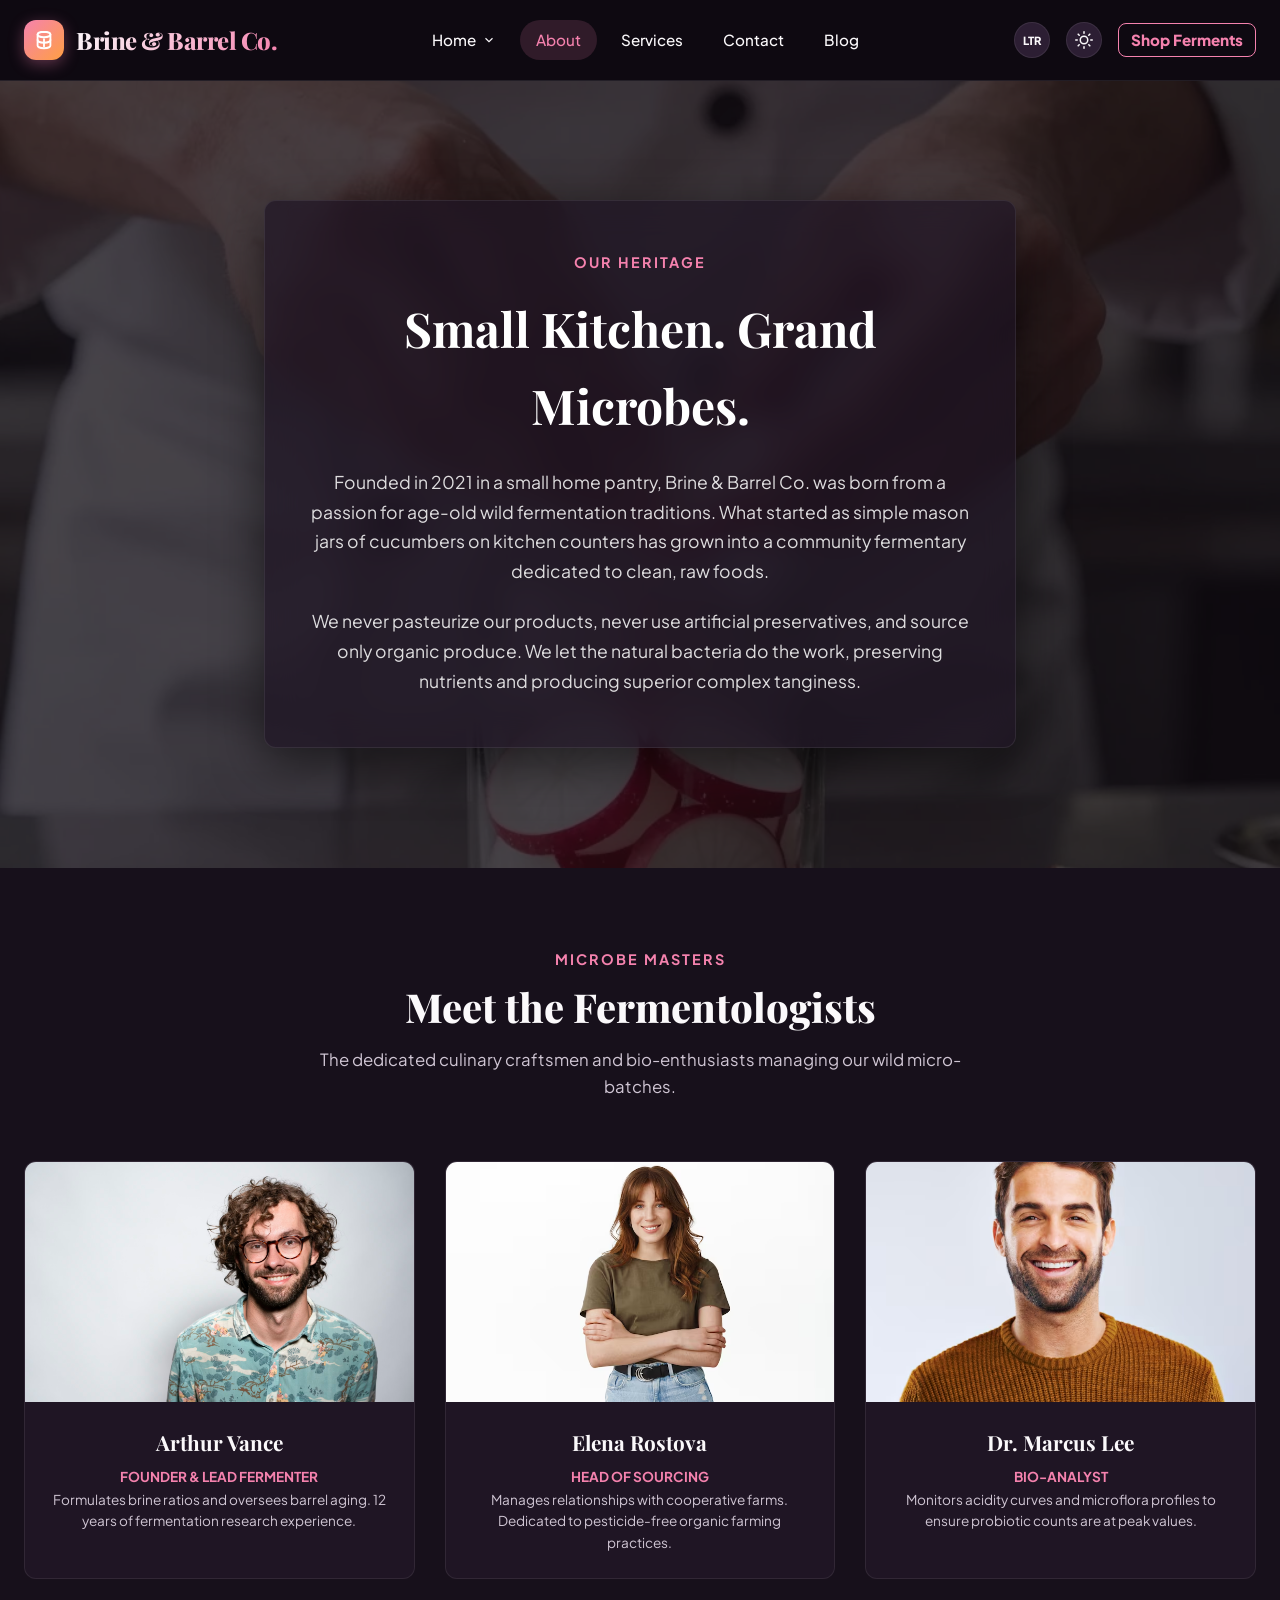
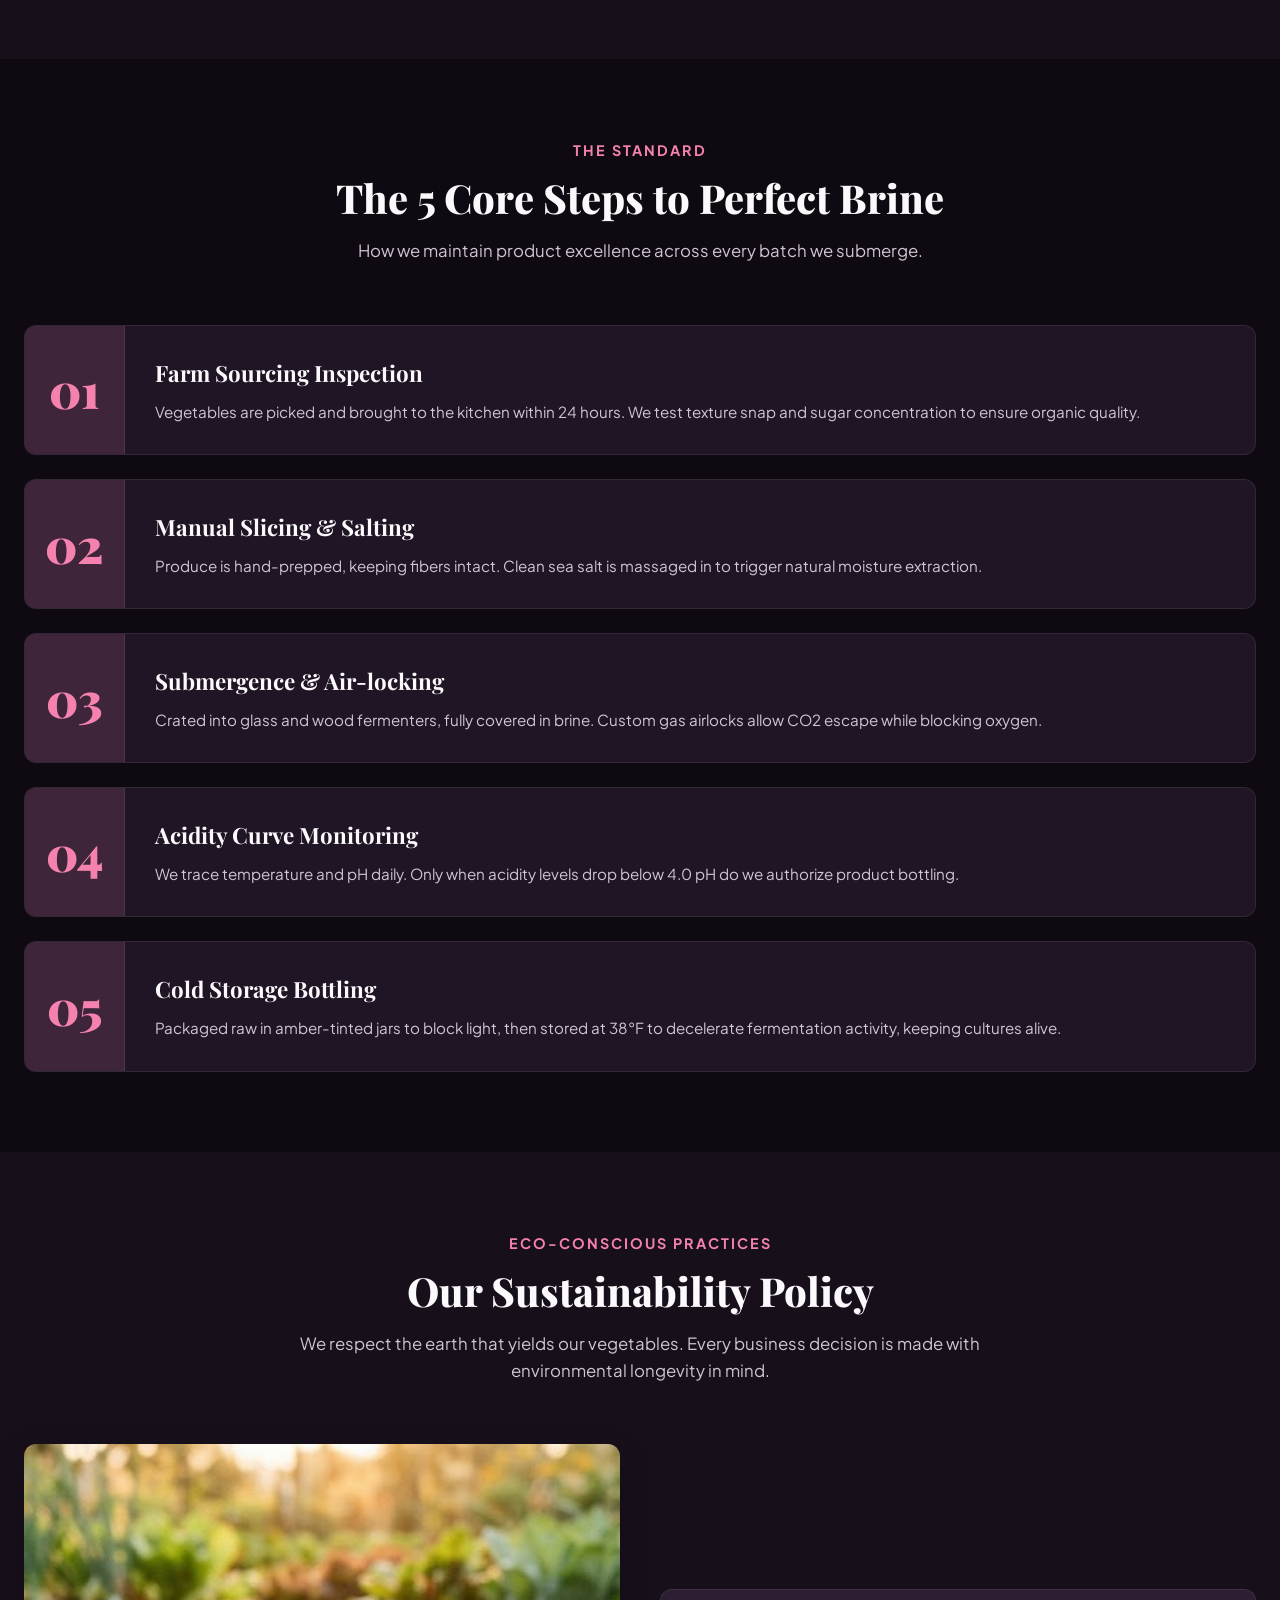
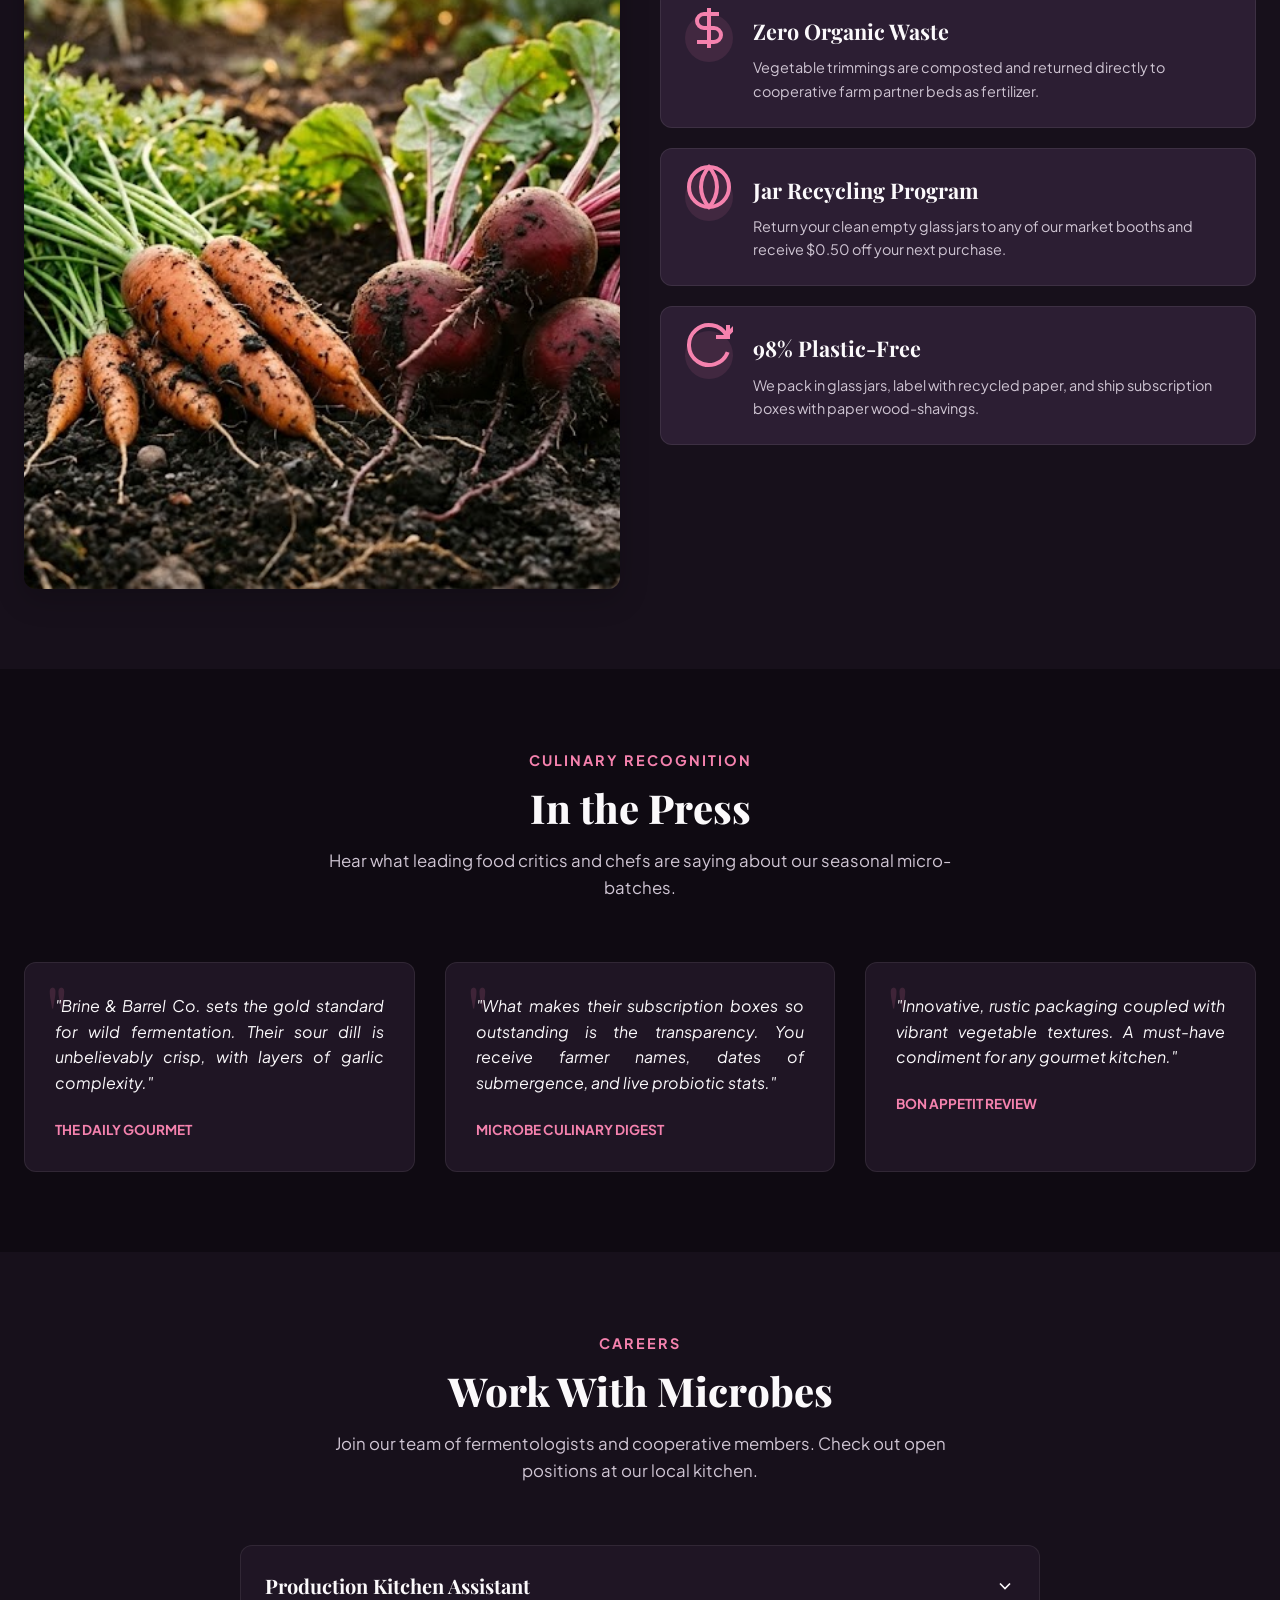
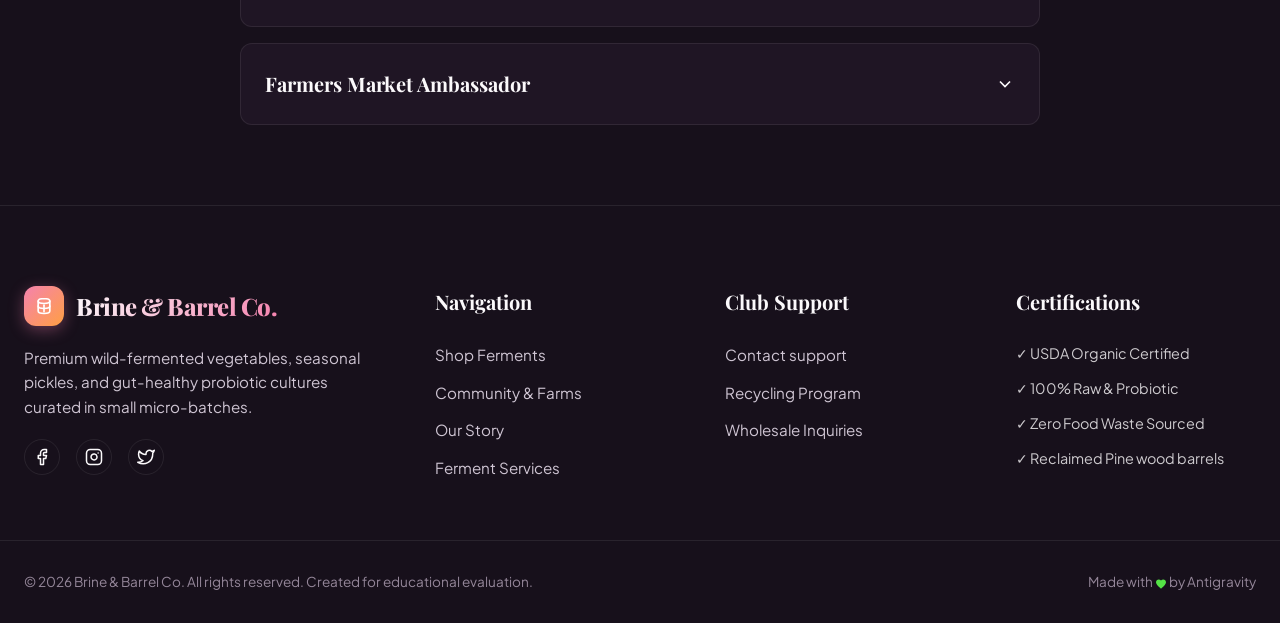
==== commit 179bad91: "Fix UI contrast, alignment issues, and FOUC for light theme" ====
--- a/about.html
+++ b/about.html
@@ -13,6 +13,11 @@
 </head>
 
 <body>
+  <script>
+    if (localStorage.getItem('theme') === 'light') {
+      document.body.classList.add('light-theme');
+    }
+  </script>
 
   <!-- --- HEADER & NAVIGATION --- -->
   <header>
@@ -56,15 +61,10 @@
           <li class="nav-item">
             <a href="blog.html" class="nav-link">Blog</a>
           </li>
-          
-          <li class="nav-item">
-            <a href="shop.html" class="nav-link" style="color: var(--primary); font-weight: 800; border: 1px solid var(--primary); border-radius: 8px; padding: 4px 12px; margin-left: 8px;">Shop Ferments</a>
-          </li>
-
-
           <!-- Mobile-only controls block inside nav-menu -->
           <li class="mobile-only-controls-li">
             <div class="mobile-only-controls">
+              <a href="shop.html" class="nav-link" style="color: var(--primary); font-weight: 800; border: 1px solid var(--primary); border-radius: 8px; padding: 4px 12px; margin: 15px 0 0 0; justify-content: center;">Shop Ferments</a>
               <div
                 style="display: flex; gap: 12px; margin-top: 15px; padding-top: 15px; border-top: 1px solid var(--border-color); width: 100%;">
                 <!-- LTR/RTL Toggle -->
@@ -130,7 +130,7 @@
           </svg>
         </button>
 
-
+        <a href="shop.html" class="nav-link desktop-shop-btn" style="color: var(--primary); font-weight: 800; border: 1px solid var(--primary); border-radius: 8px; padding: 4px 12px; margin-left: 0;">Shop Ferments</a>
 
         <!-- Mobile Hamburger Menu Button -->
         <button class="hamburger-btn" id="hamburger-toggle" aria-label="Toggle Navigation Menu">
--- a/css/style.css
+++ b/css/style.css
@@ -541,6 +541,8 @@
   position: relative;
   z-index: 2;
   max-width: 600px;
+  margin: 0 auto;
+  text-align: center;
 }
 
 .hero-title {
@@ -561,6 +563,7 @@
   display: flex;
   gap: 16px;
   flex-wrap: wrap;
+  justify-content: center;
 }
 
 /* 2. Pickle Varieties Showcase */
@@ -1573,6 +1576,7 @@
   position: relative;
   z-index: 2;
   color: var(--text-primary);
+  text-align: justify;
 }
 
 .press-source {
